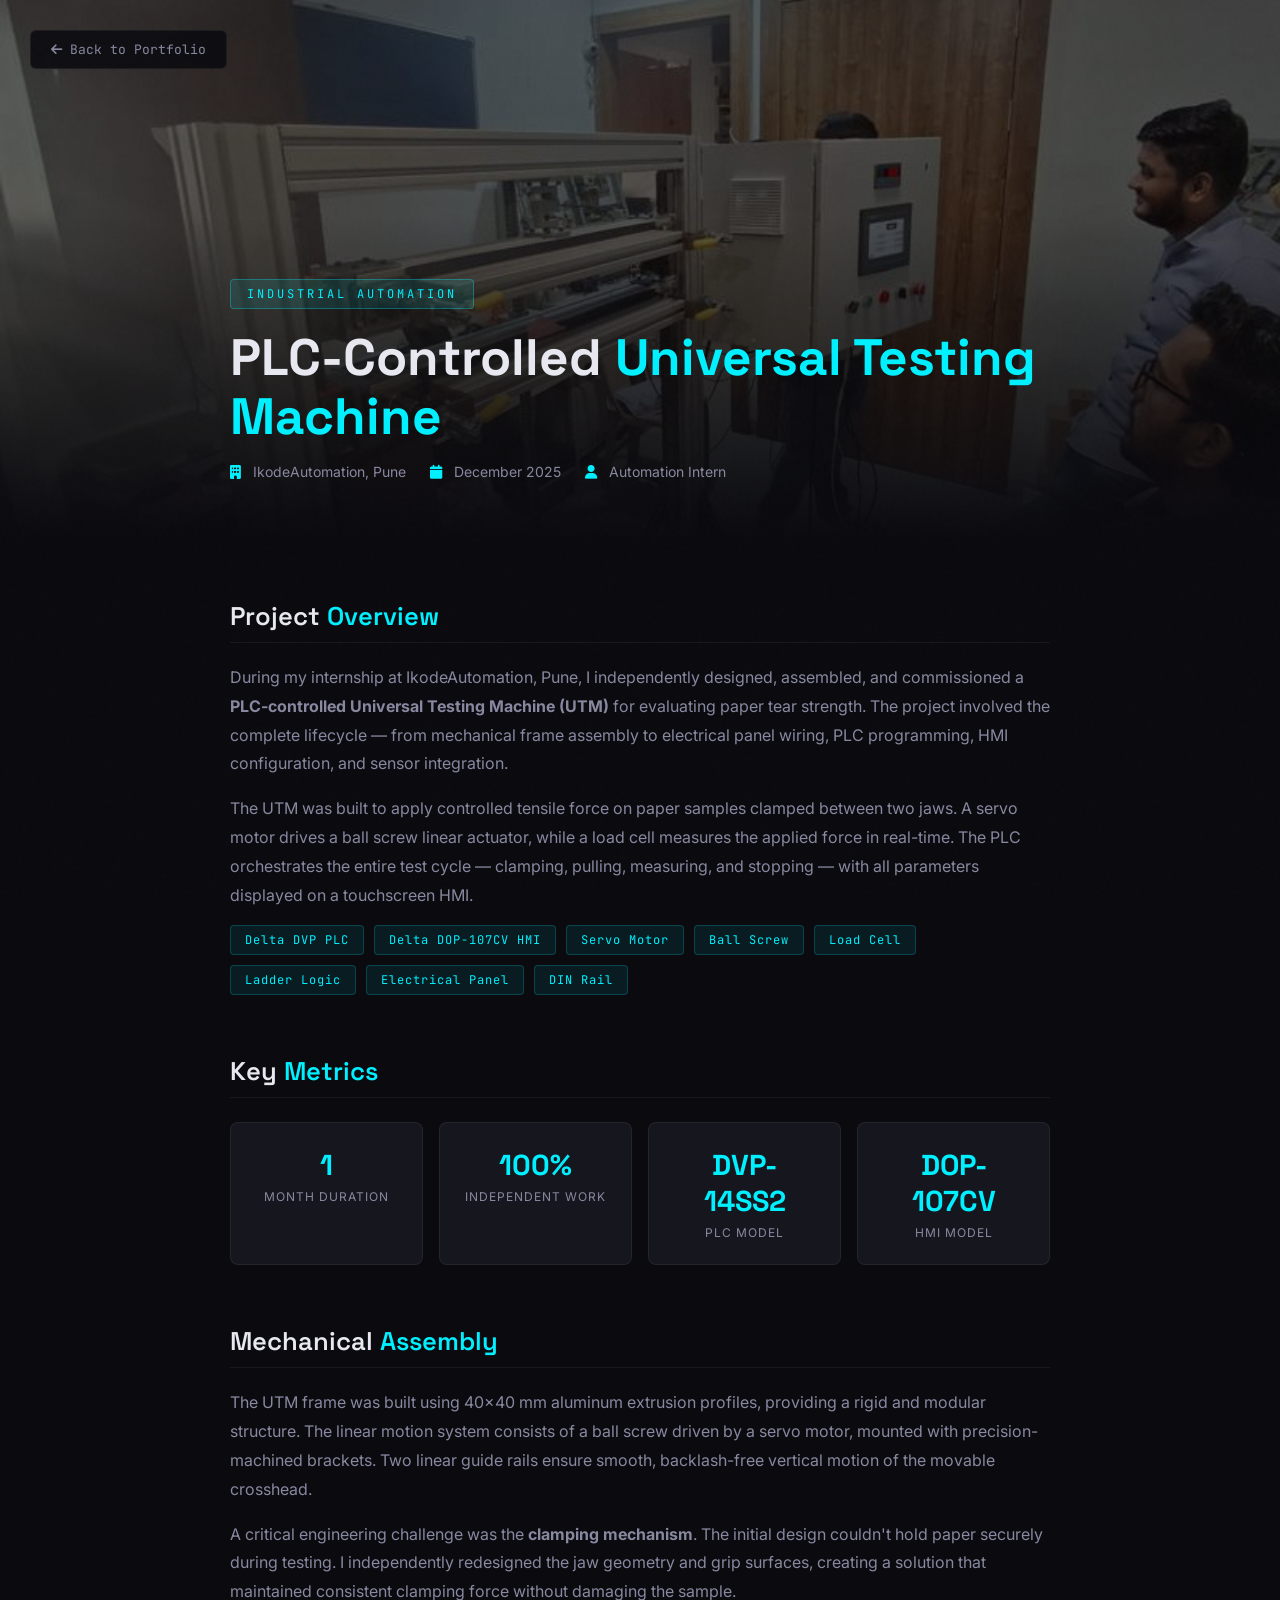
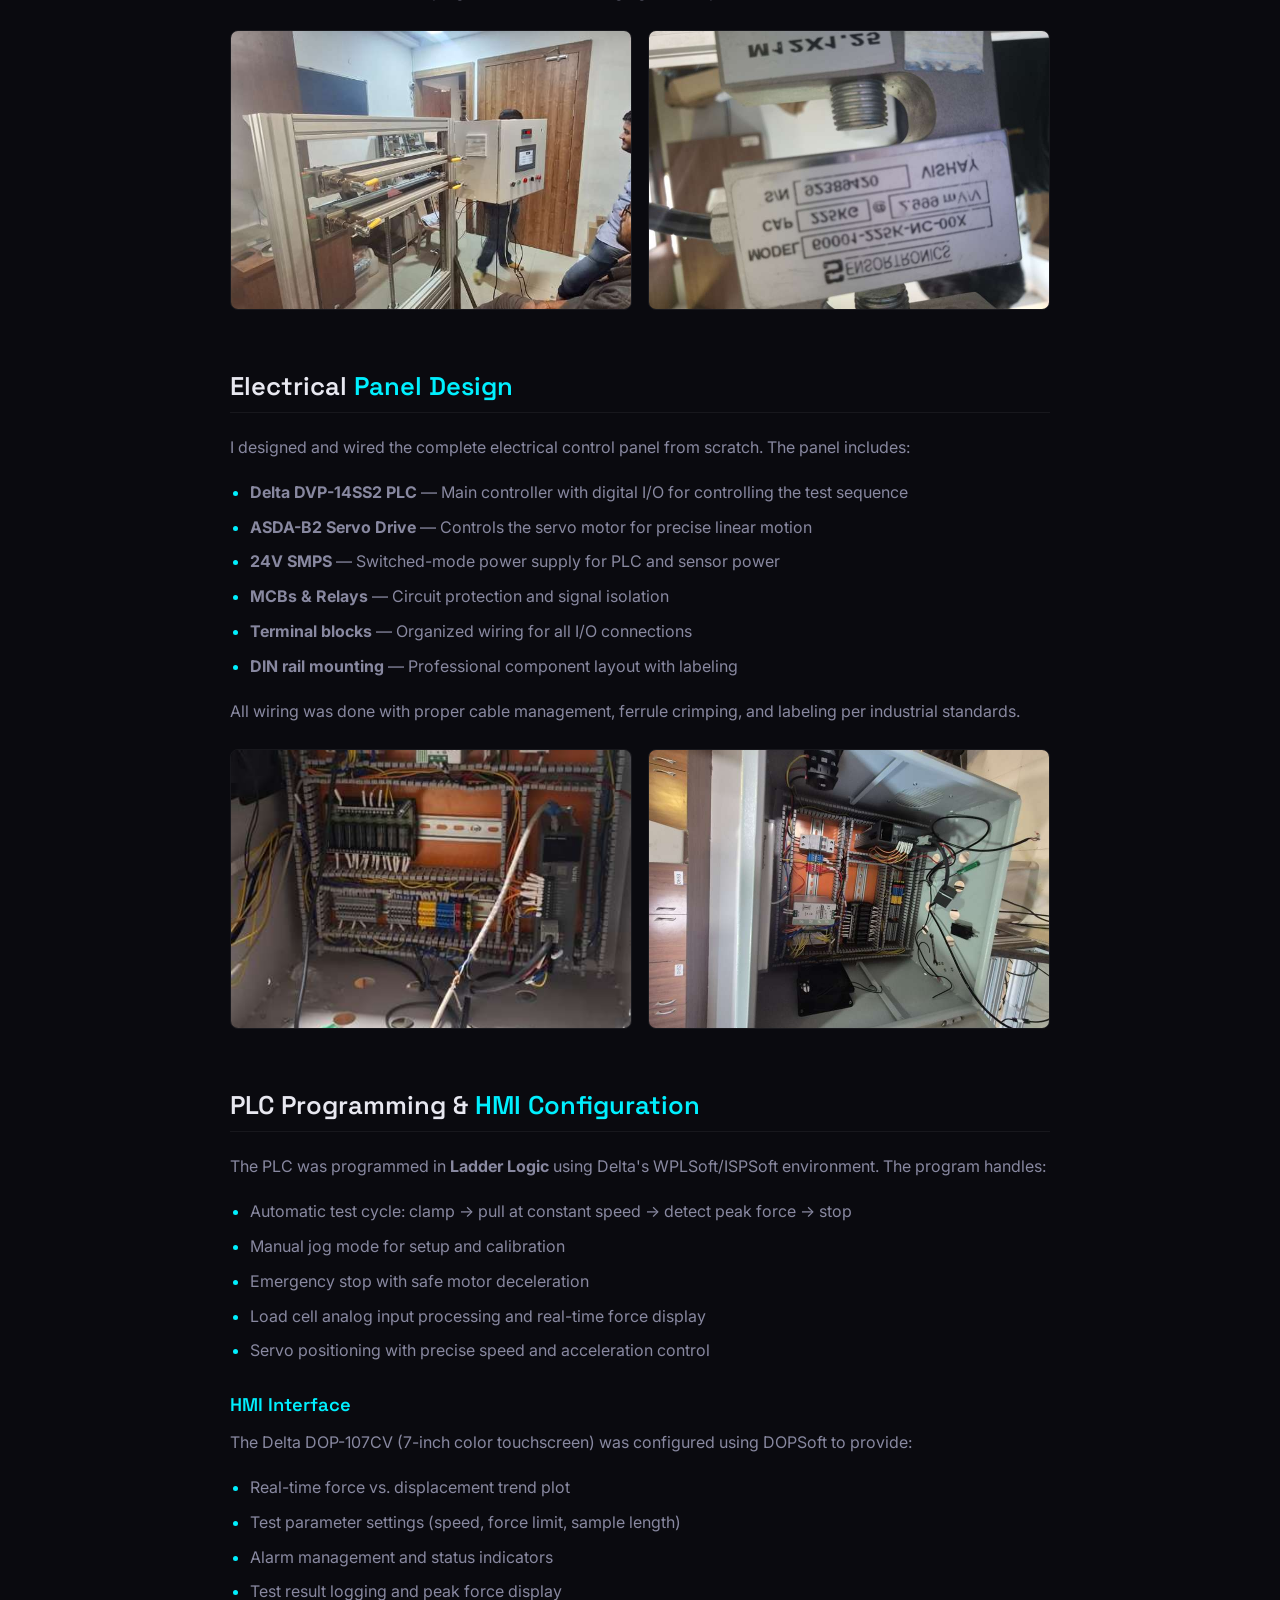
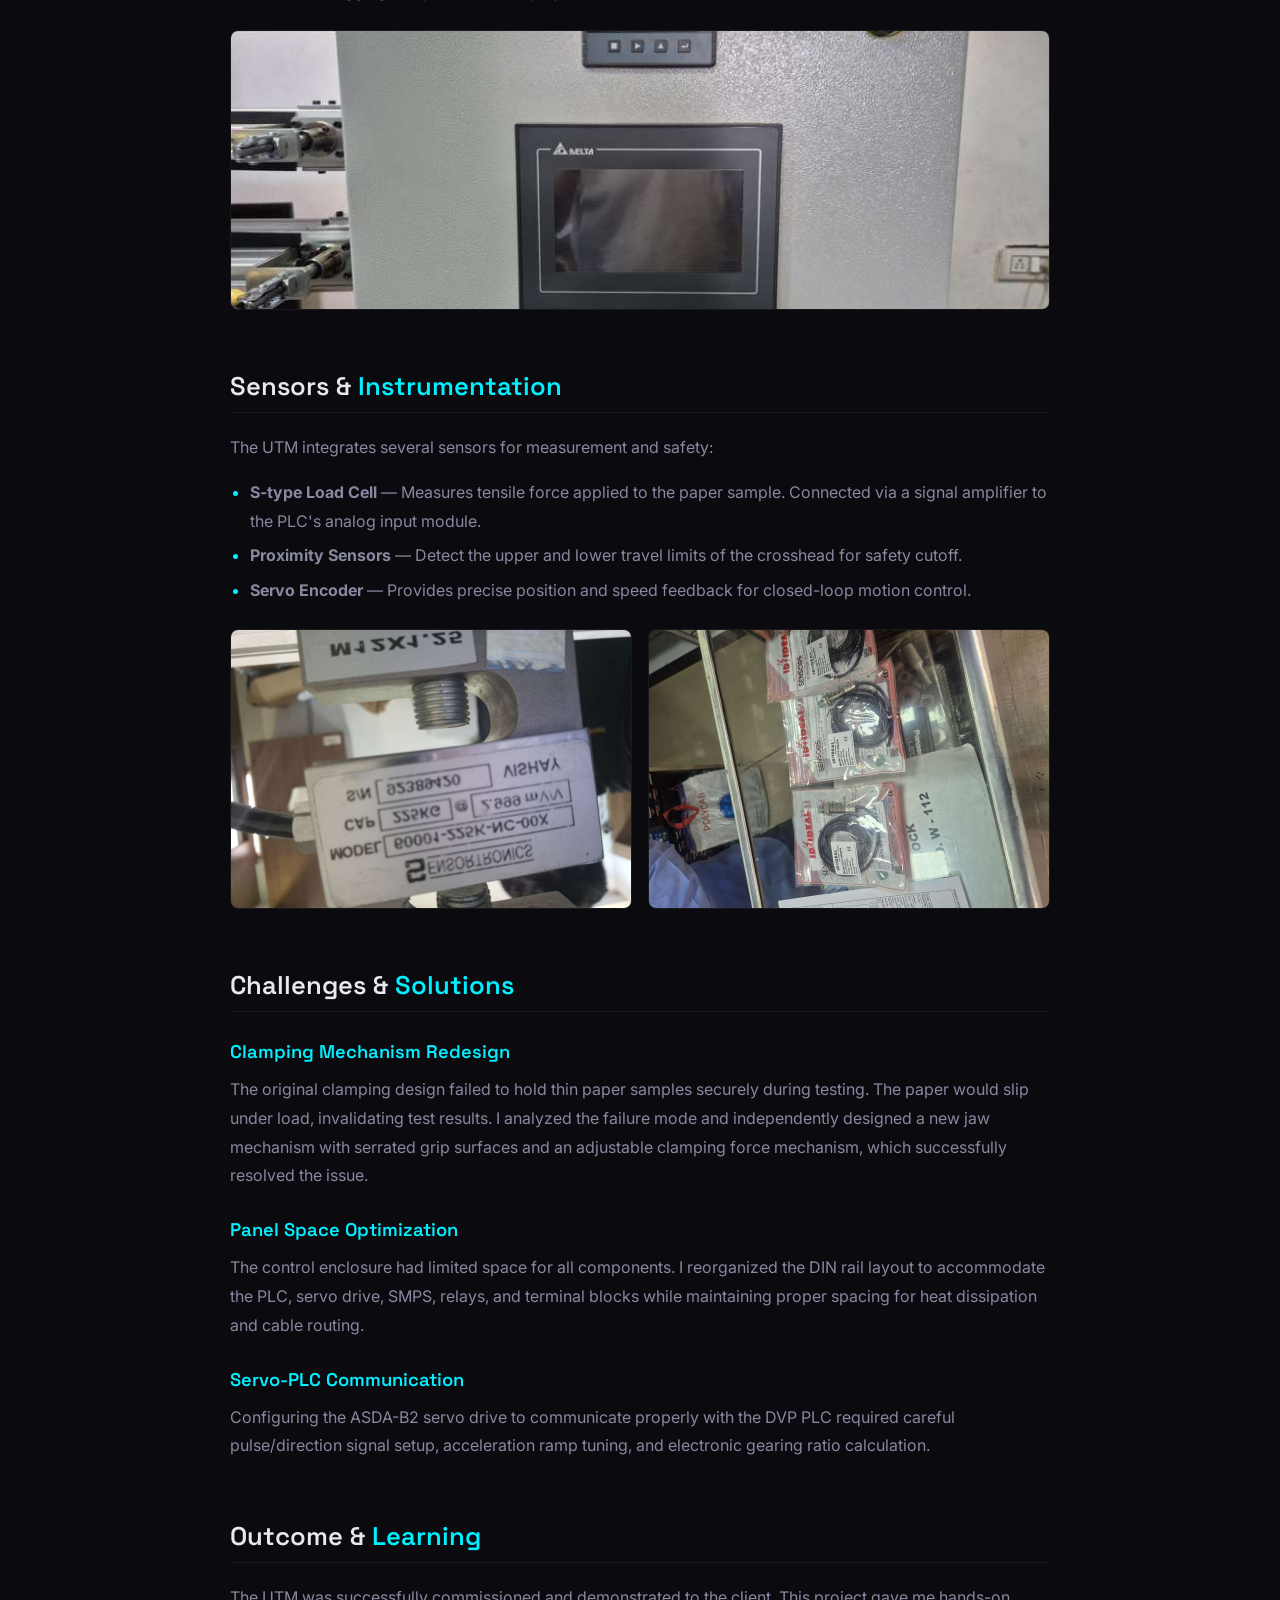
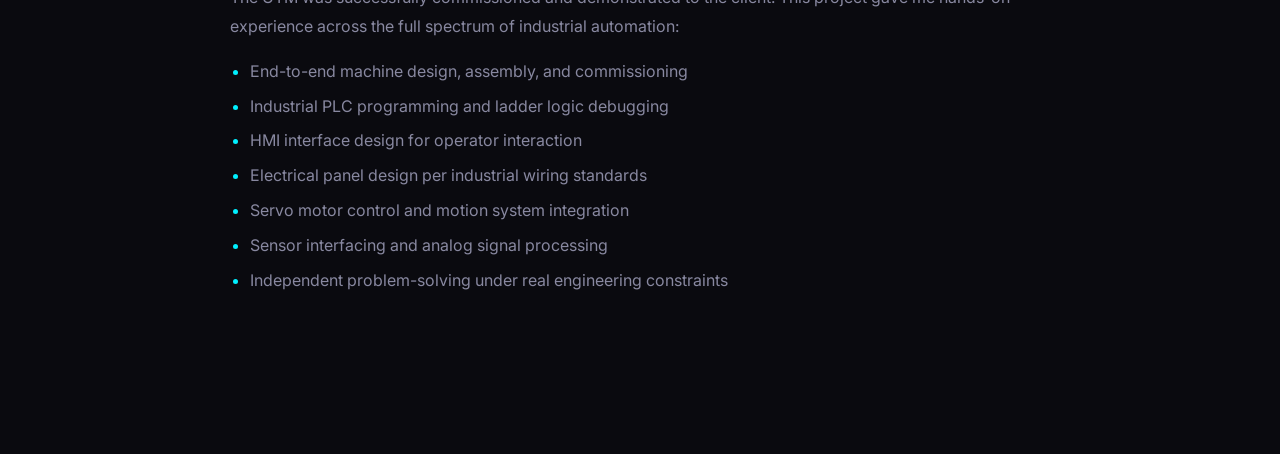
==== project-plc-utm.html @ a6c489e1 "Initial commit - Krish Bhardwaj Portfolio Website" ====
<!DOCTYPE html>
<html lang="en">
<head>
    <meta charset="UTF-8">
    <meta name="viewport" content="width=device-width, initial-scale=1.0">
    <title>PLC-Controlled UTM | Krish Bhardwaj</title>
    <link rel="stylesheet" href="styles.css">
    <link rel="stylesheet" href="project-page.css">
    <link rel="preconnect" href="https://fonts.googleapis.com">
    <link rel="preconnect" href="https://fonts.gstatic.com" crossorigin>
    <link href="https://fonts.googleapis.com/css2?family=Space+Grotesk:wght@300;400;500;600;700&family=JetBrains+Mono:wght@400;500;700&family=Inter:wght@300;400;500;600;700&display=swap" rel="stylesheet">
    <link rel="stylesheet" href="https://cdnjs.cloudflare.com/ajax/libs/font-awesome/6.5.1/css/all.min.css">
</head>
<body class="project-page">

    <a href="index.html#projects" class="back-btn"><i class="fas fa-arrow-left"></i> Back to Portfolio</a>

    <!-- Hero -->
    <div class="project-hero">
        <div class="project-hero-bg">
            <img src="assets/images/ikode_utm_full_machine.jpg" alt="PLC-Controlled UTM">
        </div>
        <div class="project-hero-content">
            <span class="project-hero-tag">Industrial Automation</span>
            <h1>PLC-Controlled <span class="accent">Universal Testing Machine</span></h1>
            <div class="project-hero-meta">
                <span><i class="fas fa-building"></i> IkodeAutomation, Pune</span>
                <span><i class="fas fa-calendar"></i> December 2025</span>
                <span><i class="fas fa-user"></i> Automation Intern</span>
            </div>
        </div>
    </div>

    <!-- Content -->
    <div class="project-content">

        <!-- Overview -->
        <div class="project-section">
            <h2>Project <span class="accent">Overview</span></h2>
            <p>
                During my internship at IkodeAutomation, Pune, I independently designed, assembled, and commissioned 
                a <strong>PLC-controlled Universal Testing Machine (UTM)</strong> for evaluating paper tear strength. 
                The project involved the complete lifecycle — from mechanical frame assembly to electrical panel wiring, 
                PLC programming, HMI configuration, and sensor integration.
            </p>
            <p>
                The UTM was built to apply controlled tensile force on paper samples clamped between two jaws. 
                A servo motor drives a ball screw linear actuator, while a load cell measures the applied force 
                in real-time. The PLC orchestrates the entire test cycle — clamping, pulling, measuring, and stopping — 
                with all parameters displayed on a touchscreen HMI.
            </p>

            <div class="project-tech-tags">
                <span>Delta DVP PLC</span>
                <span>Delta DOP-107CV HMI</span>
                <span>Servo Motor</span>
                <span>Ball Screw</span>
                <span>Load Cell</span>
                <span>Ladder Logic</span>
                <span>Electrical Panel</span>
                <span>DIN Rail</span>
            </div>
        </div>

        <!-- Key Metrics -->
        <div class="project-section">
            <h2>Key <span class="accent">Metrics</span></h2>
            <div class="project-metrics">
                <div class="metric-card">
                    <span class="metric-value">1</span>
                    <span class="metric-label">Month Duration</span>
                </div>
                <div class="metric-card">
                    <span class="metric-value">100%</span>
                    <span class="metric-label">Independent Work</span>
                </div>
                <div class="metric-card">
                    <span class="metric-value">DVP-14SS2</span>
                    <span class="metric-label">PLC Model</span>
                </div>
                <div class="metric-card">
                    <span class="metric-value">DOP-107CV</span>
                    <span class="metric-label">HMI Model</span>
                </div>
            </div>
        </div>

        <!-- Mechanical Assembly -->
        <div class="project-section">
            <h2>Mechanical <span class="accent">Assembly</span></h2>
            <p>
                The UTM frame was built using 40×40 mm aluminum extrusion profiles, providing a rigid and modular 
                structure. The linear motion system consists of a ball screw driven by a servo motor, mounted with 
                precision-machined brackets. Two linear guide rails ensure smooth, backlash-free vertical motion 
                of the movable crosshead.
            </p>
            <p>
                A critical engineering challenge was the <strong>clamping mechanism</strong>. The initial design 
                couldn't hold paper securely during testing. I independently redesigned the jaw geometry and grip 
                surfaces, creating a solution that maintained consistent clamping force without damaging the sample.
            </p>
            <div class="project-img-grid">
                <img src="assets/images/ikode_utm_full_machine.jpg" alt="Complete UTM assembly with frame, motor, and control panel">
                <img src="assets/images/ikode_load_cell.jpg" alt="S-type load cell for force measurement">
            </div>
        </div>

        <!-- Electrical Panel -->
        <div class="project-section">
            <h2>Electrical <span class="accent">Panel Design</span></h2>
            <p>
                I designed and wired the complete electrical control panel from scratch. The panel includes:
            </p>
            <ul>
                <li><strong>Delta DVP-14SS2 PLC</strong> — Main controller with digital I/O for controlling the test sequence</li>
                <li><strong>ASDA-B2 Servo Drive</strong> — Controls the servo motor for precise linear motion</li>
                <li><strong>24V SMPS</strong> — Switched-mode power supply for PLC and sensor power</li>
                <li><strong>MCBs &amp; Relays</strong> — Circuit protection and signal isolation</li>
                <li><strong>Terminal blocks</strong> — Organized wiring for all I/O connections</li>
                <li><strong>DIN rail mounting</strong> — Professional component layout with labeling</li>
            </ul>
            <p>
                All wiring was done with proper cable management, ferrule crimping, and labeling per industrial standards.
            </p>
            <div class="project-img-grid">
                <img src="assets/images/ikode_plc_panel_wired.jpg" alt="Wired PLC panel interior showing Delta DVP and servo drive">
                <img src="assets/images/ikode_panel_complete.jpg" alt="Completed electrical panel with MCBs and SMPS">
            </div>
        </div>

        <!-- PLC & HMI -->
        <div class="project-section">
            <h2>PLC Programming &amp; <span class="accent">HMI Configuration</span></h2>
            <p>
                The PLC was programmed in <strong>Ladder Logic</strong> using Delta's WPLSoft/ISPSoft environment. 
                The program handles:
            </p>
            <ul>
                <li>Automatic test cycle: clamp → pull at constant speed → detect peak force → stop</li>
                <li>Manual jog mode for setup and calibration</li>
                <li>Emergency stop with safe motor deceleration</li>
                <li>Load cell analog input processing and real-time force display</li>
                <li>Servo positioning with precise speed and acceleration control</li>
            </ul>

            <h3>HMI Interface</h3>
            <p>
                The Delta DOP-107CV (7-inch color touchscreen) was configured using DOPSoft to provide:
            </p>
            <ul>
                <li>Real-time force vs. displacement trend plot</li>
                <li>Test parameter settings (speed, force limit, sample length)</li>
                <li>Alarm management and status indicators</li>
                <li>Test result logging and peak force display</li>
            </ul>
            <div class="project-img-grid">
                <img src="assets/images/ikode_hmi_front.jpg" alt="Delta DOP-107CV HMI showing live data">
            </div>
        </div>

        <!-- Sensors -->
        <div class="project-section">
            <h2>Sensors &amp; <span class="accent">Instrumentation</span></h2>
            <p>
                The UTM integrates several sensors for measurement and safety:
            </p>
            <ul>
                <li><strong>S-type Load Cell</strong> — Measures tensile force applied to the paper sample. Connected via a signal amplifier to the PLC's analog input module.</li>
                <li><strong>Proximity Sensors</strong> — Detect the upper and lower travel limits of the crosshead for safety cutoff.</li>
                <li><strong>Servo Encoder</strong> — Provides precise position and speed feedback for closed-loop motion control.</li>
            </ul>
            <div class="project-img-grid">
                <img src="assets/images/ikode_load_cell.jpg" alt="S-type load cell close-up">
                <img src="assets/images/ikode_sensors.jpg" alt="Proximity and inductive sensors">
            </div>
        </div>

        <!-- Challenges -->
        <div class="project-section">
            <h2>Challenges &amp; <span class="accent">Solutions</span></h2>
            <h3>Clamping Mechanism Redesign</h3>
            <p>
                The original clamping design failed to hold thin paper samples securely during testing. 
                The paper would slip under load, invalidating test results. I analyzed the failure mode 
                and independently designed a new jaw mechanism with serrated grip surfaces and an adjustable 
                clamping force mechanism, which successfully resolved the issue.
            </p>
            <h3>Panel Space Optimization</h3>
            <p>
                The control enclosure had limited space for all components. I reorganized the DIN rail layout 
                to accommodate the PLC, servo drive, SMPS, relays, and terminal blocks while maintaining 
                proper spacing for heat dissipation and cable routing.
            </p>
            <h3>Servo-PLC Communication</h3>
            <p>
                Configuring the ASDA-B2 servo drive to communicate properly with the DVP PLC required careful 
                pulse/direction signal setup, acceleration ramp tuning, and electronic gearing ratio calculation.
            </p>
        </div>

        <!-- Outcome -->
        <div class="project-section">
            <h2>Outcome &amp; <span class="accent">Learning</span></h2>
            <p>
                The UTM was successfully commissioned and demonstrated to the client. This project gave me 
                hands-on experience across the full spectrum of industrial automation:
            </p>
            <ul>
                <li>End-to-end machine design, assembly, and commissioning</li>
                <li>Industrial PLC programming and ladder logic debugging</li>
                <li>HMI interface design for operator interaction</li>
                <li>Electrical panel design per industrial wiring standards</li>
                <li>Servo motor control and motion system integration</li>
                <li>Sensor interfacing and analog signal processing</li>
                <li>Independent problem-solving under real engineering constraints</li>
            </ul>
        </div>

    </div>
</body>
</html>
---- styles.css ----
/* ============================================================
   PORTFOLIO – CUTTING-EDGE CSS
   ============================================================ */

/* ---------- CSS Variables ---------- */
:root {
    --bg-primary: #0a0a0f;
    --bg-secondary: #12121a;
    --bg-card: #16161f;
    --bg-card-hover: #1c1c28;
    --text-primary: #e8e8f0;
    --text-secondary: #8888a0;
    --text-muted: #555570;
    --accent: #00f0ff;
    --accent-2: #7b61ff;
    --accent-3: #ff3d71;
    --accent-glow: rgba(0, 240, 255, 0.15);
    --accent-glow-strong: rgba(0, 240, 255, 0.4);
    --gradient-1: linear-gradient(135deg, #00f0ff 0%, #7b61ff 100%);
    --gradient-2: linear-gradient(135deg, #7b61ff 0%, #ff3d71 100%);
    --gradient-3: linear-gradient(135deg, #00f0ff 0%, #00ff87 100%);
    --border-color: rgba(255, 255, 255, 0.06);
    --border-glow: rgba(0, 240, 255, 0.2);
    --font-heading: 'Space Grotesk', sans-serif;
    --font-body: 'Inter', sans-serif;
    --font-mono: 'JetBrains Mono', monospace;
    --ease-out-expo: cubic-bezier(0.16, 1, 0.3, 1);
    --ease-out-back: cubic-bezier(0.34, 1.56, 0.64, 1);
    --nav-height: 80px;
}

/* ---------- Reset ---------- */
*, *::before, *::after { margin: 0; padding: 0; box-sizing: border-box; }
html { scroll-behavior: smooth; font-size: 16px; scrollbar-width: thin; scrollbar-color: var(--accent) var(--bg-secondary); }
html::-webkit-scrollbar { width: 6px; }
html::-webkit-scrollbar-track { background: var(--bg-secondary); }
html::-webkit-scrollbar-thumb { background: var(--accent); border-radius: 3px; }
body {
    font-family: var(--font-body);
    background: var(--bg-primary);
    color: var(--text-primary);
    overflow-x: hidden;
    -webkit-font-smoothing: antialiased;
}
a { text-decoration: none; color: inherit; }
button { cursor: pointer; border: none; background: none; font-family: inherit; }
img { max-width: 100%; display: block; }
::selection { background: var(--accent); color: var(--bg-primary); }

/* ---------- Custom Cursor (removed for performance) ---------- */

/* ---------- Loader ---------- */
.loader {
    position: fixed;
    inset: 0;
    background: var(--bg-primary);
    display: flex;
    align-items: center;
    justify-content: center;
    z-index: 100000;
    animation: forceHideLoader 0.6s ease 3s forwards;
}
.loader.hidden {
    opacity: 0 !important;
    visibility: hidden !important;
    pointer-events: none !important;
}
@keyframes forceHideLoader {
    0% { opacity: 1; }
    100% { opacity: 0; visibility: hidden; pointer-events: none; }
}
.loader-inner { text-align: center; }
.loader-circuit { margin-bottom: 30px; }
.circuit-svg { width: 120px; height: 120px; color: var(--accent); }
.circuit-path {
    stroke-dasharray: 300;
    stroke-dashoffset: 300;
    animation: drawCircuit 2s ease forwards;
}
@keyframes drawCircuit {
    to { stroke-dashoffset: 0; }
}
.loader-text {
    display: flex;
    justify-content: center;
    gap: 3px;
    margin-bottom: 20px;
    font-family: var(--font-mono);
    font-size: 14px;
    letter-spacing: 4px;
    color: var(--accent);
}
.loader-char {
    opacity: 0;
    animation: fadeChar 0.5s ease forwards;
}
.loader-char:nth-child(1) { animation-delay: 0.1s; }
.loader-char:nth-child(2) { animation-delay: 0.15s; }
.loader-char:nth-child(3) { animation-delay: 0.2s; }
.loader-char:nth-child(4) { animation-delay: 0.25s; }
.loader-char:nth-child(5) { animation-delay: 0.3s; }
.loader-char:nth-child(6) { animation-delay: 0.35s; }
.loader-char:nth-child(7) { animation-delay: 0.4s; }
.loader-char:nth-child(8) { animation-delay: 0.45s; }
.loader-char:nth-child(9) { animation-delay: 0.5s; }
.loader-char:nth-child(10) { animation-delay: 0.55s; }
.loader-char:nth-child(11) { animation-delay: 0.6s; }
.loader-char:nth-child(12) { animation-delay: 0.65s; }
@keyframes fadeChar {
    to { opacity: 1; }
}
.loader-bar {
    width: 200px;
    height: 2px;
    background: var(--bg-card);
    border-radius: 2px;
    overflow: hidden;
    margin: 0 auto;
}
.loader-bar-fill {
    height: 100%;
    width: 0;
    background: var(--gradient-1);
    border-radius: 2px;
    animation: loadBar 2s var(--ease-out-expo) forwards;
}
@keyframes loadBar {
    to { width: 100%; }
}

/* ---------- Scroll Progress ---------- */
.scroll-progress {
    position: fixed;
    top: 0; left: 0;
    height: 3px;
    background: var(--gradient-1);
    z-index: 10001;
    width: 0%;
    transition: width 0.05s linear;
}

/* ---------- Navigation ---------- */
.nav {
    position: fixed;
    top: 0; left: 0; right: 0;
    height: var(--nav-height);
    z-index: 10000;
    background: rgba(10, 10, 15, 0.95);
    backdrop-filter: blur(20px) saturate(180%);
    -webkit-backdrop-filter: blur(20px) saturate(180%);
    border-bottom: 1px solid var(--border-color);
    transition: background 0.4s ease, box-shadow 0.4s ease;
}
.nav.scrolled {
    background: rgba(10, 10, 15, 0.98);
    box-shadow: 0 4px 20px rgba(0, 0, 0, 0.4);
}
.nav-inner {
    max-width: 1200px;
    margin: 0 auto;
    padding: 0 30px;
    height: 100%;
    display: flex;
    align-items: center;
    justify-content: space-between;
}
.nav-logo {
    font-family: var(--font-mono);
    font-size: 20px;
    font-weight: 700;
    display: flex;
    align-items: center;
    gap: 2px;
}
.logo-bracket { color: var(--accent); }
.logo-text { color: var(--text-primary); }
.nav-links { display: flex; align-items: center; gap: 32px; }
.nav-link {
    font-family: var(--font-mono);
    font-size: 13px;
    text-transform: uppercase;
    letter-spacing: 2px;
    color: var(--text-secondary);
    position: relative;
    padding: 8px 0;
    transition: color 0.3s ease;
}
.nav-link::after {
    content: '';
    position: absolute;
    bottom: 0; left: 0;
    width: 0; height: 2px;
    background: var(--accent);
    transition: width 0.4s var(--ease-out-expo);
}
.nav-link:hover { color: var(--accent); }
.nav-link:hover::after { width: 100%; }
.nav-toggle {
    display: none;
    flex-direction: column;
    gap: 6px;
    padding: 10px;
}
.nav-toggle span {
    display: block;
    width: 28px;
    height: 2px;
    background: var(--text-primary);
    transition: all 0.3s ease;
}
.nav-toggle.active span:nth-child(1) { transform: rotate(45deg) translate(5px, 5px); }
.nav-toggle.active span:nth-child(2) { opacity: 0; }
.nav-toggle.active span:nth-child(3) { transform: rotate(-45deg) translate(6px, -6px); }

/* Mobile Menu */
.mobile-menu {
    position: fixed;
    inset: 0;
    background: rgba(10, 10, 15, 0.98);
    backdrop-filter: blur(30px);
    z-index: 9999;
    display: flex;
    align-items: center;
    justify-content: center;
    opacity: 0;
    visibility: hidden;
    transition: opacity 0.5s ease, visibility 0.5s ease;
}
.mobile-menu.active { opacity: 1; visibility: visible; }
.mobile-menu-inner { text-align: center; }
.mobile-link {
    display: block;
    font-family: var(--font-heading);
    font-size: clamp(32px, 6vw, 56px);
    font-weight: 700;
    color: var(--text-secondary);
    padding: 12px 0;
    transition: color 0.3s ease, transform 0.3s ease;
}
.mobile-link:hover { color: var(--accent); transform: translateX(20px); }

@media (max-width: 768px) {
    .nav-links { display: none; }
    .nav-toggle { display: flex; }
}

/* ---------- Container ---------- */
.container {
    max-width: 1200px;
    margin: 0 auto;
    padding: 0 30px;
}

/* ---------- Hero Section ---------- */
.hero {
    min-height: 100vh;
    display: flex;
    align-items: center;
    position: relative;
    overflow: hidden;
    padding: 120px 30px 80px;
}
.hero-canvas {
    position: absolute;
    inset: 0;
    z-index: 0;
}
.hero-grid-overlay {
    position: absolute;
    inset: 0;
    background-image:
        linear-gradient(rgba(0, 240, 255, 0.03) 1px, transparent 1px),
        linear-gradient(90deg, rgba(0, 240, 255, 0.03) 1px, transparent 1px);
    background-size: 60px 60px;
    z-index: 1;
    animation: gridShift 20s linear infinite;
}
@keyframes gridShift {
    0% { background-position: 0 0; }
    100% { background-position: 60px 60px; }
}
.hero-content {
    max-width: 800px;
    position: relative;
    z-index: 2;
    margin: 0 auto;
}
.hero-badge {
    display: inline-flex;
    align-items: center;
    gap: 10px;
    padding: 8px 18px;
    background: rgba(0, 240, 255, 0.06);
    border: 1px solid rgba(0, 240, 255, 0.15);
    border-radius: 50px;
    font-family: var(--font-mono);
    font-size: 12px;
    color: var(--accent);
    text-transform: uppercase;
    letter-spacing: 2px;
    margin-bottom: 30px;
}
.badge-dot {
    width: 8px; height: 8px;
    background: #00ff87;
    border-radius: 50%;
    animation: pulse-dot 2s ease infinite;
}
@keyframes pulse-dot {
    0%, 100% { box-shadow: 0 0 0 0 rgba(0, 255, 135, 0.4); }
    50% { box-shadow: 0 0 0 8px rgba(0, 255, 135, 0); }
}
.hero-title { margin-bottom: 24px; }
.title-line { overflow: hidden; }
.title-greeting {
    display: block;
    font-family: var(--font-mono);
    font-size: clamp(14px, 2vw, 18px);
    color: var(--accent);
    letter-spacing: 3px;
    text-transform: uppercase;
    margin-bottom: 8px;
}
.title-name {
    display: block;
    font-family: var(--font-heading);
    font-size: clamp(42px, 8vw, 80px);
    font-weight: 700;
    line-height: 1.05;
    background: var(--gradient-1);
    -webkit-background-clip: text;
    -webkit-text-fill-color: transparent;
    background-clip: text;
}
.title-role {
    display: block;
    font-family: var(--font-heading);
    font-size: clamp(28px, 5vw, 52px);
    font-weight: 600;
    line-height: 1.1;
    color: var(--text-primary);
}
.title-role-sub {
    display: block;
    font-family: var(--font-heading);
    font-size: clamp(28px, 5vw, 52px);
    font-weight: 600;
    line-height: 1.1;
    color: var(--text-secondary);
}

/* Glitch Effect */
.glitch { position: relative; }
.glitch::before, .glitch::after {
    content: attr(data-text);
    position: absolute;
    top: 0; left: 0;
    width: 100%; height: 100%;
    background: var(--bg-primary);
    -webkit-background-clip: text;
    background-clip: text;
}
.glitch::before {
    -webkit-text-fill-color: transparent;
    animation: glitch-1 3s infinite linear alternate-reverse;
    clip-path: polygon(0 0, 100% 0, 100% 33%, 0 33%);
    -webkit-text-stroke: 2px var(--accent);
}
.glitch::after {
    -webkit-text-fill-color: transparent;
    animation: glitch-2 3s infinite linear alternate-reverse;
    clip-path: polygon(0 67%, 100% 67%, 100% 100%, 0 100%);
    -webkit-text-stroke: 2px var(--accent-3);
}
@keyframes glitch-1 {
    0%, 93% { transform: translate(0); }
    94% { transform: translate(-3px, 1px); }
    95% { transform: translate(3px, -1px); }
    96% { transform: translate(-2px, 2px); }
    97% { transform: translate(2px, -2px); }
    98% { transform: translate(-1px, 1px); }
    100% { transform: translate(0); }
}
@keyframes glitch-2 {
    0%, 93% { transform: translate(0); }
    94% { transform: translate(3px, -1px); }
    95% { transform: translate(-3px, 1px); }
    96% { transform: translate(2px, -2px); }
    97% { transform: translate(-2px, 2px); }
    98% { transform: translate(1px, -1px); }
    100% { transform: translate(0); }
}

.hero-description {
    font-size: clamp(16px, 1.8vw, 18px);
    line-height: 1.8;
    color: var(--text-secondary);
    margin-bottom: 36px;
    max-width: 600px;
}
.highlight {
    color: var(--accent);
    font-weight: 500;
}
.hero-cta {
    display: flex;
    gap: 16px;
    flex-wrap: wrap;
    margin-bottom: 48px;
}

/* Buttons */
.btn {
    display: inline-flex;
    align-items: center;
    gap: 10px;
    padding: 14px 32px;
    font-family: var(--font-mono);
    font-size: 13px;
    font-weight: 500;
    text-transform: uppercase;
    letter-spacing: 2px;
    border-radius: 6px;
    position: relative;
    overflow: hidden;
    transition: all 0.4s var(--ease-out-expo);
}
.btn-primary {
    background: var(--gradient-1);
    color: var(--bg-primary);
}
.btn-primary::before {
    content: '';
    position: absolute;
    inset: 0;
    background: linear-gradient(135deg, rgba(255,255,255,0.2) 0%, transparent 50%);
    opacity: 0;
    transition: opacity 0.3s ease;
}
.btn-primary:hover::before { opacity: 1; }
.btn-primary:hover { transform: translateY(-2px); box-shadow: 0 8px 30px rgba(0, 240, 255, 0.3); }
.btn-outline {
    border: 1px solid var(--border-glow);
    color: var(--accent);
    background: transparent;
}
.btn-outline:hover {
    background: var(--accent-glow);
    border-color: var(--accent);
    transform: translateY(-2px);
}
.btn-icon { transition: transform 0.3s ease; }
.btn:hover .btn-icon { transform: translateX(4px); }
.btn-full { width: 100%; justify-content: center; }

/* Hero Stats */
.hero-stats {
    display: flex;
    align-items: center;
    gap: 24px;
}
.stat { text-align: center; }
.stat-number {
    display: block;
    font-family: var(--font-heading);
    font-size: 36px;
    font-weight: 700;
    color: var(--accent);
}
.stat-label {
    display: block;
    font-size: 12px;
    text-transform: uppercase;
    letter-spacing: 2px;
    color: var(--text-muted);
    margin-top: 4px;
}
.stat-divider {
    width: 1px; height: 40px;
    background: var(--border-color);
}

/* Hero Scroll Indicator */
.hero-scroll-indicator {
    position: absolute;
    bottom: 40px;
    left: 50%;
    transform: translateX(-50%);
    display: flex;
    flex-direction: column;
    align-items: center;
    gap: 10px;
    z-index: 2;
}
.hero-scroll-indicator span {
    font-family: var(--font-mono);
    font-size: 10px;
    text-transform: uppercase;
    letter-spacing: 3px;
    color: var(--text-muted);
}
.scroll-line {
    width: 1px; height: 60px;
    background: linear-gradient(to bottom, var(--accent), transparent);
    animation: scrollAnim 2s ease infinite;
}
@keyframes scrollAnim {
    0% { opacity: 0; transform: scaleY(0); transform-origin: top; }
    50% { opacity: 1; transform: scaleY(1); transform-origin: top; }
    51% { transform-origin: bottom; }
    100% { opacity: 0; transform: scaleY(0); transform-origin: bottom; }
}

/* Hero Floating Elements */
.hero-floating-elements {
    position: absolute;
    inset: 0;
    z-index: 1;
    pointer-events: none;
}
.float-element {
    position: absolute;
    font-size: 24px;
    color: rgba(0, 240, 255, 0.08);
    animation: floatElem 6s ease-in-out infinite;
}
.float-1 { top: 15%; right: 15%; animation-delay: 0s; }
.float-2 { top: 40%; right: 8%; animation-delay: 1s; }
.float-3 { bottom: 25%; right: 20%; animation-delay: 2s; }
.float-4 { top: 25%; right: 30%; animation-delay: 3s; }
@keyframes floatElem {
    0%, 100% { transform: translateY(0) rotate(0deg); }
    50% { transform: translateY(-20px) rotate(10deg); }
}

/* ---------- Sections ---------- */
.section {
    padding: 120px 0;
    position: relative;
}
.section-header {
    text-align: center;
    margin-bottom: 60px;
}
.section-tag {
    display: inline-block;
    font-family: var(--font-mono);
    font-size: 14px;
    color: var(--accent);
    opacity: 0.5;
    margin-bottom: 16px;
}
.section-tag-close {
    display: block;
    text-align: center;
    margin-top: 60px;
    opacity: 0.3;
}
.section-title {
    font-family: var(--font-heading);
    font-size: clamp(36px, 5vw, 56px);
    font-weight: 700;
    letter-spacing: -1px;
}
.title-highlight {
    background: var(--gradient-1);
    -webkit-background-clip: text;
    -webkit-text-fill-color: transparent;
    background-clip: text;
}
.section-line {
    width: 60px; height: 3px;
    background: var(--gradient-1);
    margin: 20px auto 0;
    border-radius: 3px;
}
.section-subtitle {
    font-size: 17px;
    color: var(--text-secondary);
    margin-top: 16px;
    max-width: 500px;
    margin-left: auto;
    margin-right: auto;
}

/* ---------- About Section ---------- */
.about-grid {
    display: grid;
    grid-template-columns: 1fr 1.3fr;
    gap: 60px;
    align-items: center;
}
.about-image {
    position: relative;
    aspect-ratio: 3/4;
    max-width: 380px;
    margin: 0 auto;
}
.image-placeholder {
    width: 100%; height: 100%;
    background: var(--bg-card);
    border: 2px dashed var(--border-color);
    border-radius: 12px;
    display: flex;
    flex-direction: column;
    align-items: center;
    justify-content: center;
    gap: 12px;
    color: var(--text-muted);
    font-size: 14px;
}
.image-placeholder i { font-size: 48px; color: var(--accent); opacity: 0.3; }
.image-border {
    position: absolute;
    inset: -12px;
    border: 2px solid var(--accent);
    border-radius: 16px;
    opacity: 0.15;
    animation: borderPulse 3s ease infinite;
}
@keyframes borderPulse {
    0%, 100% { opacity: 0.15; }
    50% { opacity: 0.3; }
}
.image-dots {
    position: absolute;
    bottom: -20px; right: -20px;
    width: 100px; height: 100px;
    background-image: radial-gradient(var(--accent) 1px, transparent 1px);
    background-size: 10px 10px;
    opacity: 0.15;
}
.about-subtitle {
    font-family: var(--font-heading);
    font-size: clamp(22px, 3vw, 30px);
    font-weight: 600;
    margin-bottom: 20px;
    line-height: 1.3;
}
.typed-text {
    color: var(--accent);
    font-family: var(--font-mono);
}
.typed-cursor {
    color: var(--accent);
    animation: blink 0.8s step-end infinite;
}
@keyframes blink {
    50% { opacity: 0; }
}
.about-text {
    font-size: 16px;
    line-height: 1.8;
    color: var(--text-secondary);
    margin-bottom: 16px;
}
.about-details {
    display: grid;
    grid-template-columns: 1fr 1fr;
    gap: 16px;
    margin: 28px 0;
    padding: 24px;
    background: var(--bg-card);
    border: 1px solid var(--border-color);
    border-radius: 12px;
}
.detail-item {
    display: flex;
    flex-direction: column;
    gap: 4px;
}
.detail-label {
    font-family: var(--font-mono);
    font-size: 11px;
    text-transform: uppercase;
    letter-spacing: 2px;
    color: var(--accent);
}
.detail-value {
    font-size: 14px;
    color: var(--text-primary);
}
@media (max-width: 768px) {
    .about-grid { grid-template-columns: 1fr; }
    .about-details { grid-template-columns: 1fr; }
}

/* ---------- Skills Section ---------- */
.skills-tabs {
    display: flex;
    justify-content: center;
    gap: 12px;
    margin-bottom: 40px;
    flex-wrap: wrap;
}
.skill-tab {
    padding: 12px 24px;
    font-family: var(--font-mono);
    font-size: 13px;
    color: var(--text-secondary);
    border: 1px solid var(--border-color);
    border-radius: 50px;
    transition: all 0.3s ease;
    display: flex;
    align-items: center;
    gap: 8px;
}
.skill-tab:hover { border-color: var(--accent); color: var(--accent); }
.skill-tab.active {
    background: var(--accent-glow);
    border-color: var(--accent);
    color: var(--accent);
    box-shadow: 0 0 20px rgba(0, 240, 255, 0.15);
}
.skills-panel { display: none; }
.skills-panel.active { display: block; animation: fadeInPanel 0.5s ease; }
@keyframes fadeInPanel {
    from { opacity: 0; transform: translateY(20px); }
    to { opacity: 1; transform: translateY(0); }
}
.skills-grid {
    display: grid;
    grid-template-columns: repeat(auto-fill, minmax(320px, 1fr));
    gap: 20px;
}
.skill-card {
    background: var(--bg-card);
    border: 1px solid var(--border-color);
    border-radius: 16px;
    padding: 28px;
    position: relative;
    overflow: hidden;
    transition: all 0.4s var(--ease-out-expo);
}
.skill-card:hover {
    border-color: var(--border-glow);
    transform: translateY(-4px);
    box-shadow: 0 20px 40px rgba(0, 0, 0, 0.3);
}
.skill-card-glow {
    position: absolute;
    top: 0; left: 0;
    width: 100%; height: 100%;
    background: radial-gradient(circle at var(--mouse-x, 50%) var(--mouse-y, 50%), var(--accent-glow) 0%, transparent 60%);
    opacity: 0;
    transition: opacity 0.3s ease;
    pointer-events: none;
}
.skill-card:hover .skill-card-glow { opacity: 1; }
.skill-icon {
    width: 48px; height: 48px;
    background: var(--accent-glow);
    border-radius: 12px;
    display: flex;
    align-items: center;
    justify-content: center;
    font-size: 20px;
    color: var(--accent);
    margin-bottom: 16px;
}
.skill-card h3 {
    font-family: var(--font-heading);
    font-size: 18px;
    font-weight: 600;
    margin-bottom: 8px;
}
.skill-card p {
    font-size: 13px;
    color: var(--text-muted);
    line-height: 1.5;
    margin-bottom: 16px;
}
.skill-bar {
    width: 100%; height: 4px;
    background: var(--bg-primary);
    border-radius: 4px;
    overflow: hidden;
    margin-bottom: 8px;
}
.skill-fill {
    height: 100%; width: 0;
    background: var(--gradient-1);
    border-radius: 4px;
    transition: width 1.5s var(--ease-out-expo);
}
.skill-fill.animated { width: var(--target-width); }
.skill-percent {
    font-family: var(--font-mono);
    font-size: 12px;
    color: var(--accent);
}

/* Tech Marquee */
.tech-marquee {
    margin-top: 48px;
    overflow: hidden;
    padding: 24px 0;
    border-top: 1px solid var(--border-color);
    border-bottom: 1px solid var(--border-color);
}
.marquee-track { display: flex; width: fit-content; }
.marquee-content {
    display: flex;
    gap: 40px;
    animation: marquee 25s linear infinite;
}
.marquee-item {
    font-family: var(--font-mono);
    font-size: 14px;
    color: var(--text-muted);
    white-space: nowrap;
    transition: color 0.3s ease;
}
.marquee-item:hover { color: var(--accent); }
@keyframes marquee {
    0% { transform: translateX(0); }
    100% { transform: translateX(-50%); }
}

/* ---------- Experience / Timeline ---------- */
.timeline {
    position: relative;
    max-width: 800px;
    margin: 0 auto;
    padding-left: 40px;
}
.timeline::before {
    content: '';
    position: absolute;
    left: 14px; top: 0;
    width: 2px; height: 100%;
    background: linear-gradient(to bottom, var(--accent), var(--accent-2), transparent);
}
.timeline-item {
    position: relative;
    margin-bottom: 48px;
}
.timeline-dot {
    position: absolute;
    left: -33px; top: 6px;
    width: 16px; height: 16px;
    background: var(--bg-primary);
    border: 2px solid var(--accent);
    border-radius: 50%;
    z-index: 1;
}
.dot-pulse {
    position: absolute;
    inset: -4px;
    border: 2px solid var(--accent);
    border-radius: 50%;
    opacity: 0;
    animation: dotPulse 2s ease infinite;
}
@keyframes dotPulse {
    0% { transform: scale(1); opacity: 0.5; }
    100% { transform: scale(2); opacity: 0; }
}
.timeline-content {
    background: var(--bg-card);
    border: 1px solid var(--border-color);
    border-radius: 16px;
    padding: 28px;
    transition: all 0.4s ease;
}
.timeline-content:hover {
    border-color: var(--border-glow);
    box-shadow: 0 10px 30px rgba(0, 0, 0, 0.3);
}
.timeline-date {
    font-family: var(--font-mono);
    font-size: 12px;
    color: var(--accent);
    margin-bottom: 12px;
    display: flex;
    align-items: center;
    gap: 8px;
}
.timeline-title {
    font-family: var(--font-heading);
    font-size: 22px;
    font-weight: 600;
    margin-bottom: 8px;
}
.timeline-company {
    font-size: 14px;
    color: var(--text-muted);
    margin-bottom: 16px;
    display: flex;
    align-items: center;
    gap: 8px;
}
.timeline-desc {
    font-size: 14px;
    line-height: 1.7;
    color: var(--text-secondary);
    margin-bottom: 16px;
}
.timeline-tags {
    display: flex;
    flex-wrap: wrap;
    gap: 8px;
    margin-bottom: 16px;
}
.tag {
    padding: 4px 12px;
    font-family: var(--font-mono);
    font-size: 11px;
    color: var(--accent);
    border: 1px solid rgba(0, 240, 255, 0.2);
    border-radius: 50px;
    background: rgba(0, 240, 255, 0.05);
}
.report-link {
    display: inline-flex;
    align-items: center;
    gap: 8px;
    font-family: var(--font-mono);
    font-size: 12px;
    color: var(--accent-2);
    padding: 8px 16px;
    border: 1px solid rgba(123, 97, 255, 0.2);
    border-radius: 8px;
    transition: all 0.3s ease;
}
.report-link:hover {
    background: rgba(123, 97, 255, 0.1);
    border-color: var(--accent-2);
}

/* ---------- Projects Section ---------- */
.project-filters {
    display: flex;
    justify-content: center;
    gap: 12px;
    margin-bottom: 40px;
    flex-wrap: wrap;
}
.filter-btn {
    padding: 10px 22px;
    font-family: var(--font-mono);
    font-size: 12px;
    text-transform: uppercase;
    letter-spacing: 1px;
    color: var(--text-secondary);
    border: 1px solid var(--border-color);
    border-radius: 6px;
    transition: all 0.3s ease;
}
.filter-btn:hover { border-color: var(--accent); color: var(--accent); }
.filter-btn.active {
    background: var(--accent);
    border-color: var(--accent);
    color: var(--bg-primary);
}
.projects-grid {
    display: grid;
    grid-template-columns: repeat(auto-fill, minmax(340px, 1fr));
    gap: 24px;
}
.project-card {
    background: var(--bg-card);
    border: 1px solid var(--border-color);
    border-radius: 16px;
    overflow: hidden;
    transition: all 0.5s var(--ease-out-expo);
}
.project-card.hidden {
    opacity: 0;
    transform: scale(0.8);
    position: absolute;
    pointer-events: none;
}
.project-card:hover {
    transform: translateY(-8px);
    border-color: var(--border-glow);
    box-shadow: 0 20px 60px rgba(0, 0, 0, 0.4);
}
.project-image {
    position: relative;
    aspect-ratio: 16/10;
    overflow: hidden;
}
.project-placeholder {
    border-radius: 0;
    border: none;
    aspect-ratio: auto;
}
.project-overlay {
    position: absolute;
    inset: 0;
    background: rgba(10, 10, 15, 0.85);
    display: flex;
    align-items: center;
    justify-content: center;
    opacity: 0;
    transition: opacity 0.4s ease;
}
.project-card:hover .project-overlay { opacity: 1; }
.project-links { display: flex; gap: 16px; }
.project-link {
    width: 50px; height: 50px;
    border: 1px solid var(--accent);
    border-radius: 50%;
    display: flex;
    align-items: center;
    justify-content: center;
    color: var(--accent);
    font-size: 18px;
    transition: all 0.3s ease;
    transform: translateY(20px);
}
.project-card:hover .project-link { transform: translateY(0); }
.project-link:hover {
    background: var(--accent);
    color: var(--bg-primary);
}
.project-info { padding: 24px; }
.project-title {
    font-family: var(--font-heading);
    font-size: 20px;
    font-weight: 600;
    margin-bottom: 10px;
}
.project-desc {
    font-size: 14px;
    line-height: 1.6;
    color: var(--text-secondary);
    margin-bottom: 16px;
}
.project-tags {
    display: flex;
    flex-wrap: wrap;
    gap: 8px;
}
.project-tags span {
    padding: 4px 10px;
    font-family: var(--font-mono);
    font-size: 11px;
    color: var(--accent);
    background: rgba(0, 240, 255, 0.05);
    border: 1px solid rgba(0, 240, 255, 0.12);
    border-radius: 4px;
}

/* ---------- Contact Section ---------- */
.contact-grid {
    display: grid;
    grid-template-columns: 1fr 1.2fr;
    gap: 48px;
    align-items: start;
}
.contact-card {
    background: var(--bg-card);
    border: 1px solid var(--border-color);
    border-radius: 16px;
    padding: 32px;
    margin-bottom: 24px;
}
.contact-item {
    display: flex;
    align-items: center;
    gap: 16px;
    padding: 16px 0;
}
.contact-item + .contact-item { border-top: 1px solid var(--border-color); }
.contact-icon {
    width: 48px; height: 48px;
    background: var(--accent-glow);
    border-radius: 12px;
    display: flex;
    align-items: center;
    justify-content: center;
    font-size: 18px;
    color: var(--accent);
    flex-shrink: 0;
}
.contact-item h4 {
    font-size: 12px;
    text-transform: uppercase;
    letter-spacing: 2px;
    color: var(--text-muted);
    margin-bottom: 4px;
    font-family: var(--font-mono);
}
.contact-item a, .contact-item span {
    font-size: 15px;
    color: var(--text-primary);
    transition: color 0.3s ease;
}
.contact-item a:hover { color: var(--accent); }
.contact-socials {
    display: flex;
    gap: 12px;
}
.social-link {
    width: 48px; height: 48px;
    border: 1px solid var(--border-color);
    border-radius: 12px;
    display: flex;
    align-items: center;
    justify-content: center;
    font-size: 18px;
    color: var(--text-secondary);
    transition: all 0.3s ease;
}
.social-link:hover {
    border-color: var(--accent);
    color: var(--accent);
    background: var(--accent-glow);
    transform: translateY(-4px);
}

/* Contact Form */
.contact-form {
    background: var(--bg-card);
    border: 1px solid var(--border-color);
    border-radius: 16px;
    padding: 36px;
}
.form-group {
    position: relative;
    margin-bottom: 28px;
}
.form-group input, .form-group textarea {
    width: 100%;
    background: transparent;
    border: none;
    border-bottom: 1px solid var(--border-color);
    padding: 14px 0 10px;
    font-size: 15px;
    color: var(--text-primary);
    font-family: var(--font-body);
    outline: none;
    transition: border-color 0.3s ease;
    resize: none;
}
.form-group label {
    position: absolute;
    top: 14px; left: 0;
    font-size: 14px;
    color: var(--text-muted);
    pointer-events: none;
    transition: all 0.3s var(--ease-out-expo);
    font-family: var(--font-mono);
}
.form-group input:focus ~ label,
.form-group input:valid ~ label,
.form-group textarea:focus ~ label,
.form-group textarea:valid ~ label {
    top: -10px;
    font-size: 11px;
    color: var(--accent);
    letter-spacing: 2px;
    text-transform: uppercase;
}
.form-line {
    position: absolute;
    bottom: 0; left: 0;
    width: 0; height: 2px;
    background: var(--gradient-1);
    transition: width 0.4s var(--ease-out-expo);
}
.form-group input:focus ~ .form-line,
.form-group textarea:focus ~ .form-line { width: 100%; }

@media (max-width: 768px) {
    .contact-grid { grid-template-columns: 1fr; }
}

/* ---------- Footer ---------- */
.footer {
    padding: 40px 0;
    border-top: 1px solid var(--border-color);
}
.footer-content {
    display: flex;
    justify-content: space-between;
    align-items: center;
    flex-wrap: wrap;
    gap: 20px;
}
.footer-logo {
    font-family: var(--font-mono);
    font-size: 20px;
    font-weight: 700;
    color: var(--accent);
    display: block;
    margin-bottom: 8px;
}
.footer-left p, .footer-right p {
    font-size: 14px;
    color: var(--text-muted);
}
.footer-built { margin-top: 4px; }
.heart { color: var(--accent-3); }
.coffee { color: var(--accent); }
.footer-right { text-align: right; }
@media (max-width: 600px) {
    .footer-content { flex-direction: column; text-align: center; }
    .footer-right { text-align: center; }
}

/* ---------- Back to Top ---------- */
.back-to-top {
    position: fixed;
    bottom: 30px; right: 30px;
    width: 48px; height: 48px;
    background: var(--bg-card);
    border: 1px solid var(--border-color);
    border-radius: 12px;
    display: flex;
    align-items: center;
    justify-content: center;
    color: var(--accent);
    font-size: 16px;
    z-index: 9998;
    opacity: 0;
    visibility: hidden;
    transform: translateY(20px);
    transition: all 0.4s var(--ease-out-expo);
}
.back-to-top.visible {
    opacity: 1;
    visibility: visible;
    transform: translateY(0);
}
.back-to-top:hover {
    background: var(--accent);
    color: var(--bg-primary);
    transform: translateY(-4px);
}

/* ---------- Animation Classes ---------- */
.reveal-up, .reveal-left, .reveal-right {
    opacity: 0;
    transition: opacity 0.8s var(--ease-out-expo), transform 0.8s var(--ease-out-expo);
}
.reveal-up { transform: translateY(40px); }
.reveal-left { transform: translateX(-40px); }
.reveal-right { transform: translateX(40px); }
.reveal-up.revealed, .reveal-left.revealed, .reveal-right.revealed {
    opacity: 1;
    transform: translate(0);
}

/* ---------- Noise Texture Overlay (subtle) ---------- */
body::after {
    content: '';
    position: fixed;
    inset: 0;
    pointer-events: none;
    z-index: 99997;
    opacity: 0.015;
    background: url("data:image/svg+xml,%3Csvg viewBox='0 0 256 256' xmlns='http://www.w3.org/2000/svg'%3E%3Cfilter id='n' x='0' y='0'%3E%3CfeTurbulence type='fractalNoise' baseFrequency='0.9' numOctaves='4' stitchTiles='stitch'/%3E%3C/filter%3E%3Crect width='100%25' height='100%25' filter='url(%23n)'/%3E%3C/svg%3E");
}

/* ---------- Responsive Fine-tuning ---------- */
@media (max-width: 480px) {
    .hero { padding: 100px 20px 60px; }
    .hero-stats { flex-direction: column; gap: 16px; }
    .stat-divider { width: 40px; height: 1px; }
    .skills-grid { grid-template-columns: 1fr; }
    .projects-grid { grid-template-columns: 1fr; }
    .section { padding: 80px 0; }
    .container { padding: 0 20px; }
}

/* =============================================================
   NEW ADDITIONS FROM SITE A MERGE
   ============================================================= */

/* ---------- Hero: Two-Column Layout ---------- */
.hero-two-col {
    position: relative;
    z-index: 2;
    max-width: 1200px;
    margin: 0 auto;
    padding: 0 30px;
    width: 100%;
    display: grid;
    grid-template-columns: 1fr 1fr;
    gap: 60px;
    align-items: center;
}
@media (max-width: 900px) {
    .hero-two-col {
        grid-template-columns: 1fr;
        gap: 48px;
    }
    .hero-visual { display: flex; justify-content: center; }
}

/* ---------- Hero: Role Typewriter Line ---------- */
.hero-role-line {
    display: block;
    font-family: var(--font-heading);
    font-size: clamp(22px, 3.5vw, 42px);
    font-weight: 600;
    line-height: 1.1;
    color: var(--accent);
}

/* ---------- Hero: Social Links ---------- */
.hero-socials {
    display: flex;
    align-items: center;
    gap: 14px;
    margin-top: 28px;
}
.socials-label {
    font-family: var(--font-mono);
    font-size: 10px;
    text-transform: uppercase;
    letter-spacing: 3px;
    color: var(--text-muted);
    white-space: nowrap;
}
.socials-line {
    display: block;
    width: 30px;
    height: 1px;
    background: var(--border-glow);
}
.hero-social-btn {
    width: 38px; height: 38px;
    border: 1px solid var(--border-color);
    border-radius: 10px;
    display: flex;
    align-items: center;
    justify-content: center;
    font-size: 15px;
    color: var(--text-secondary);
    transition: all 0.3s ease;
}
.hero-social-btn:hover {
    border-color: var(--accent);
    color: var(--accent);
    background: var(--accent-glow);
    transform: translateY(-3px);
}

/* ---------- Profile Orbital Visual (from Site A) ---------- */
.hero-visual {
    display: flex;
    justify-content: center;
    align-items: center;
}
.profile-orb {
    position: relative;
    width: 340px;
    height: 340px;
}
.orb-ring {
    position: absolute;
    border-radius: 50%;
    pointer-events: none;
}
.ring-outer {
    inset: 0;
    border: 1px dashed rgba(0, 240, 255, 0.18);
    animation: rotate-cw 22s linear infinite;
}
.ring-mid {
    inset: 28px;
    border: 1px solid rgba(0, 240, 255, 0.10);
    animation: rotate-ccw 16s linear infinite;
}
.ring-pulse {
    inset: 56px;
    border: 1px solid rgba(0, 240, 255, 0.08);
    animation: pulse-ring 3s ease-in-out infinite;
}
@keyframes rotate-cw  { from { transform: rotate(0deg);   } to { transform: rotate(360deg);  } }
@keyframes rotate-ccw { from { transform: rotate(0deg);   } to { transform: rotate(-360deg); } }
@keyframes pulse-ring {
    0%, 100% { opacity: 0.3; transform: scale(1);    }
    50%       { opacity: 0.7; transform: scale(1.03); }
}

/* Orbiting dots */
.orb-dot {
    position: absolute;
    top: 50%; left: 50%;
    width: 8px; height: 8px;
    background: var(--accent);
    border-radius: 50%;
    margin-top: -4px;
    margin-left: -4px;
    box-shadow: 0 0 8px var(--accent);
    animation: orbit-dot 20s linear infinite;
}
@keyframes orbit-dot {
    from { transform: rotate(0deg) translateY(-170px) rotate(0deg); }
    to   { transform: rotate(360deg) translateY(-170px) rotate(-360deg); }
}

/* Hexagonal image frame */
.orb-hex {
    position: absolute;
    inset: 80px;
    clip-path: polygon(50% 0%, 100% 25%, 100% 75%, 50% 100%, 0% 75%, 0% 25%);
    background: var(--bg-secondary);
    border: 1px solid rgba(0, 240, 255, 0.25);
    overflow: hidden;
}
.orb-hex-inner {
    width: 100%; height: 100%;
    display: flex;
    flex-direction: column;
    align-items: center;
    justify-content: center;
    gap: 8px;
    background: var(--bg-card);
    color: var(--text-muted);
}
.orb-hex-inner i { font-size: 36px; color: var(--accent); opacity: 0.3; }
.orb-hex-inner span { font-family: var(--font-mono); font-size: 10px; text-transform: uppercase; letter-spacing: 2px; }

/* Status badge */
.orb-badge {
    position: absolute;
    bottom: 30px;
    left: 50%;
    transform: translateX(-50%);
    display: flex;
    align-items: center;
    gap: 8px;
    padding: 6px 16px;
    background: var(--bg-card);
    border: 1px solid var(--border-glow);
    border-radius: 20px;
    font-family: var(--font-mono);
    font-size: 10px;
    text-transform: uppercase;
    letter-spacing: 2px;
    color: var(--text-secondary);
    white-space: nowrap;
}

/* ---------- Tech Ticker Strip (from Site A) ---------- */
.tech-ticker-strip {
    overflow: hidden;
    padding: 18px 0;
    border-top: 1px solid var(--border-color);
    border-bottom: 1px solid var(--border-color);
    background: rgba(18, 18, 26, 0.6);
}
.ticker-track-inner {
    display: flex;
    width: max-content;
    animation: ticker-scroll 40s linear infinite;
    gap: 0;
}
.ticker-track-inner span {
    font-family: var(--font-mono);
    font-size: 12px;
    text-transform: uppercase;
    letter-spacing: 2px;
    color: var(--text-muted);
    padding: 0 20px;
    white-space: nowrap;
    transition: color 0.3s ease;
}
.ticker-track-inner span:hover { color: var(--accent); }
.tk-sep {
    color: var(--accent) !important;
    opacity: 0.4;
    padding: 0 4px !important;
    font-size: 8px !important;
}
@keyframes ticker-scroll {
    0%   { transform: translateX(0); }
    100% { transform: translateX(-50%); }
}

/* ---------- Section Number Label (from Site A) ---------- */
.section-num-label {
    display: flex;
    align-items: center;
    gap: 16px;
    margin-bottom: 32px;
}
.sec-num {
    font-family: var(--font-mono);
    font-size: 13px;
    color: var(--accent);
    opacity: 0.5;
    letter-spacing: 2px;
}
.sec-hr {
    flex: 1;
    max-width: 80px;
    height: 1px;
    background: linear-gradient(to right, rgba(0,240,255,0.3), transparent);
}
.sec-tag {
    font-family: var(--font-mono);
    font-size: 11px;
    text-transform: uppercase;
    letter-spacing: 3px;
    color: var(--text-muted);
}

/* ---------- About: HUD Stats Grid (from Site A) ---------- */
.about-hud-stats {
    display: grid;
    grid-template-columns: repeat(4, 1fr);
    gap: 20px;
    margin-top: 60px;
}
@media (max-width: 768px) {
    .about-hud-stats { grid-template-columns: 1fr 1fr; }
}
@media (max-width: 480px) {
    .about-hud-stats { grid-template-columns: 1fr; }
}
.hud-stat {
    position: relative;
    background: var(--bg-card);
    border: 1px solid var(--border-color);
    border-radius: 12px;
    padding: 28px 20px;
    text-align: center;
    transition: all 0.4s ease;
}
.hud-stat:hover {
    border-color: var(--border-glow);
    box-shadow: 0 8px 30px rgba(0, 240, 255, 0.08);
    transform: translateY(-3px);
}
/* HUD corner spans */
.hc {
    position: absolute;
    width: 10px; height: 10px;
}
.hc.tl { top: -1px;    left: -1px;    border-top: 1px solid var(--accent); border-left: 1px solid var(--accent); }
.hc.tr { top: -1px;    right: -1px;   border-top: 1px solid var(--accent); border-right: 1px solid var(--accent); }
.hc.bl { bottom: -1px; left: -1px;    border-bottom: 1px solid var(--accent); border-left: 1px solid var(--accent); }
.hc.br { bottom: -1px; right: -1px;   border-bottom: 1px solid var(--accent); border-right: 1px solid var(--accent); }
.hud-stat-value {
    font-family: var(--font-heading);
    font-size: 34px;
    font-weight: 700;
    background: var(--gradient-1);
    -webkit-background-clip: text;
    -webkit-text-fill-color: transparent;
    background-clip: text;
    line-height: 1.1;
    margin-bottom: 8px;
}
.hud-stat-label {
    font-family: var(--font-mono);
    font-size: 11px;
    text-transform: uppercase;
    letter-spacing: 2px;
    color: var(--text-muted);
}

/* ---------- Alternating Timeline (from Site A) ---------- */
.timeline-alt {
    position: relative;
    max-width: 1000px;
    margin: 0 auto;
}
.timeline-alt-centerline {
    position: absolute;
    left: 50%;
    top: 0; bottom: 0;
    width: 1px;
    background: linear-gradient(to bottom, var(--accent), var(--accent-2), transparent);
    transform: translateX(-50%);
    pointer-events: none;
}
.timeline-alt-item {
    display: grid;
    grid-template-columns: 1fr 48px 1fr;
    gap: 0;
    margin-bottom: 48px;
    align-items: start;
}
.timeline-alt-item-right .timeline-alt-card { grid-column: 3; }
.timeline-alt-item-right .timeline-alt-dot  { grid-column: 2; }
.timeline-alt-item-right .timeline-alt-spacer { grid-column: 1; }

.timeline-alt-card {
    background: var(--bg-card);
    border: 1px solid var(--border-color);
    border-radius: 16px;
    padding: 28px;
    transition: all 0.4s ease;
}
.timeline-alt-card:hover {
    border-color: var(--border-glow);
    box-shadow: 0 10px 30px rgba(0, 0, 0, 0.3);
}
.timeline-alt-dot {
    width: 16px; height: 16px;
    border-radius: 50%;
    border: 2px solid var(--bg-primary);
    margin: 16px auto 0;
    position: relative;
    z-index: 2;
    grid-column: 2;
}
.timeline-alt-spacer {
    /* empty column placeholder */
}
/* Left-aligned items: card in col 1, dot in col 2, spacer in col 3 */
.timeline-alt-item:not(.timeline-alt-item-right) .timeline-alt-card   { grid-column: 1; padding-right: 36px; }
.timeline-alt-item:not(.timeline-alt-item-right) .timeline-alt-dot    { grid-column: 2; }
.timeline-alt-item:not(.timeline-alt-item-right) .timeline-alt-spacer { grid-column: 3; }

@media (max-width: 768px) {
    .timeline-alt-centerline { left: 20px; transform: none; }
    .timeline-alt-item,
    .timeline-alt-item.timeline-alt-item-right {
        grid-template-columns: 48px 1fr;
        grid-template-rows: auto;
    }
    .timeline-alt-item .timeline-alt-card,
    .timeline-alt-item-right .timeline-alt-card {
        grid-column: 2 !important;
        grid-row: 1;
        padding-right: 0 !important;
    }
    .timeline-alt-item .timeline-alt-dot,
    .timeline-alt-item-right .timeline-alt-dot {
        grid-column: 1 !important;
        grid-row: 1;
    }
    .timeline-alt-item .timeline-alt-spacer,
    .timeline-alt-item-right .timeline-alt-spacer {
        display: none;
    }
}

/* ---------- Project Category Badge (from Site A) ---------- */
.project-cat-badge {
    position: absolute;
    top: 12px; left: 12px;
    z-index: 2;
    padding: 4px 12px;
    font-family: var(--font-mono);
    font-size: 10px;
    text-transform: uppercase;
    letter-spacing: 1.5px;
    border: 1px solid;
    border-radius: 4px;
}

/* ---------- Email Copy Button (from Site A) ---------- */
.email-copy-row {
    margin: 16px 0 20px;
}
.email-copy-btn {
    display: flex;
    align-items: center;
    justify-content: space-between;
    gap: 16px;
    width: 100%;
    padding: 12px 18px;
    background: var(--bg-primary);
    border: 1px solid var(--border-glow);
    border-radius: 10px;
    transition: all 0.3s ease;
    cursor: pointer;
}
.email-copy-btn:hover {
    background: var(--accent-glow);
    border-color: var(--accent);
}
.email-copy-text {
    font-family: var(--font-mono);
    font-size: 13px;
    color: var(--text-primary);
}
.email-copy-label {
    font-family: var(--font-mono);
    font-size: 11px;
    text-transform: uppercase;
    letter-spacing: 2px;
    color: var(--text-muted);
    white-space: nowrap;
    transition: color 0.3s ease;
}
.email-copy-btn:hover .email-copy-label { color: var(--accent); }
---- project-page.css ----
/* ============================================================
   PROJECT PAGE STYLES
   ============================================================ */

/* Inherit base variables from styles.css */

.project-page { min-height: 100vh; }

/* --- Hero Banner --- */
.project-hero {
    position: relative;
    min-height: 60vh;
    display: flex;
    align-items: flex-end;
    padding: 0 0 60px;
    overflow: hidden;
}
.project-hero-bg {
    position: absolute;
    inset: 0;
    z-index: 0;
}
.project-hero-bg img {
    width: 100%;
    height: 100%;
    object-fit: cover;
    filter: brightness(0.35);
}
.project-hero-bg::after {
    content: '';
    position: absolute;
    inset: 0;
    background: linear-gradient(to top, var(--bg-primary) 0%, transparent 60%);
}
.project-hero-content {
    position: relative;
    z-index: 1;
    max-width: 900px;
    margin: 0 auto;
    padding: 0 40px;
    width: 100%;
}
.project-hero-tag {
    display: inline-block;
    font-family: var(--font-mono);
    font-size: 12px;
    letter-spacing: 3px;
    text-transform: uppercase;
    color: var(--accent);
    background: rgba(0, 240, 255, 0.1);
    border: 1px solid rgba(0, 240, 255, 0.3);
    padding: 6px 16px;
    border-radius: 4px;
    margin-bottom: 20px;
}
.project-hero h1 {
    font-family: var(--font-heading);
    font-size: clamp(2rem, 5vw, 3.2rem);
    font-weight: 700;
    line-height: 1.15;
    margin-bottom: 16px;
}
.project-hero h1 .accent { color: var(--accent); }
.project-hero-meta {
    display: flex;
    flex-wrap: wrap;
    gap: 24px;
    font-size: 14px;
    color: var(--text-secondary);
}
.project-hero-meta span i {
    color: var(--accent);
    margin-right: 8px;
}

/* --- Content --- */
.project-content {
    max-width: 900px;
    margin: 0 auto;
    padding: 60px 40px 100px;
}

.project-section { margin-bottom: 60px; }

.project-section h2 {
    font-family: var(--font-heading);
    font-size: 1.6rem;
    font-weight: 600;
    margin-bottom: 20px;
    padding-bottom: 10px;
    border-bottom: 1px solid var(--border-color);
}
.project-section h2 .accent { color: var(--accent); }

.project-section h3 {
    font-family: var(--font-heading);
    font-size: 1.15rem;
    font-weight: 600;
    color: var(--accent);
    margin: 28px 0 12px;
}

.project-section p {
    color: var(--text-secondary);
    line-height: 1.8;
    margin-bottom: 16px;
}

.project-section ul, .project-section ol {
    color: var(--text-secondary);
    line-height: 1.8;
    padding-left: 20px;
    margin-bottom: 16px;
}
.project-section li { margin-bottom: 6px; }
.project-section li::marker { color: var(--accent); }

/* --- Image Grid --- */
.project-img-grid {
    display: grid;
    grid-template-columns: repeat(auto-fit, minmax(280px, 1fr));
    gap: 16px;
    margin: 24px 0;
}
.project-img-grid img {
    width: 100%;
    height: 280px;
    object-fit: cover;
    border-radius: 8px;
    border: 1px solid var(--border-color);
    transition: transform 0.3s ease, border-color 0.3s ease;
}
.project-img-grid img:hover {
    transform: scale(1.02);
    border-color: var(--accent);
}
.project-img-grid.single img {
    height: auto;
    max-height: 500px;
    object-fit: contain;
    background: var(--bg-secondary);
}

/* --- Full-width image --- */
.project-img-full {
    margin: 24px 0;
}
.project-img-full img {
    width: 100%;
    border-radius: 8px;
    border: 1px solid var(--border-color);
}

/* --- Tech Tags --- */
.project-tech-tags {
    display: flex;
    flex-wrap: wrap;
    gap: 10px;
    margin: 16px 0;
}
.project-tech-tags span {
    font-family: var(--font-mono);
    font-size: 12px;
    padding: 6px 14px;
    background: rgba(0, 240, 255, 0.08);
    border: 1px solid rgba(0, 240, 255, 0.2);
    border-radius: 4px;
    color: var(--accent);
    letter-spacing: 1px;
}

/* --- Key Metrics --- */
.project-metrics {
    display: grid;
    grid-template-columns: repeat(auto-fit, minmax(160px, 1fr));
    gap: 16px;
    margin: 24px 0;
}
.metric-card {
    background: var(--bg-card);
    border: 1px solid var(--border-color);
    border-radius: 8px;
    padding: 24px;
    text-align: center;
    transition: border-color 0.3s ease;
}
.metric-card:hover { border-color: var(--accent); }
.metric-value {
    font-family: var(--font-heading);
    font-size: 1.8rem;
    font-weight: 700;
    color: var(--accent);
    display: block;
}
.metric-label {
    font-size: 12px;
    color: var(--text-secondary);
    text-transform: uppercase;
    letter-spacing: 1px;
    margin-top: 6px;
    display: block;
}

/* --- Table --- */
.project-table {
    width: 100%;
    border-collapse: collapse;
    margin: 16px 0;
    font-size: 14px;
}
.project-table th, .project-table td {
    padding: 12px 16px;
    text-align: left;
    border-bottom: 1px solid var(--border-color);
}
.project-table th {
    color: var(--accent);
    font-family: var(--font-mono);
    font-size: 12px;
    text-transform: uppercase;
    letter-spacing: 1px;
}
.project-table td { color: var(--text-secondary); }
.project-table tr:hover td { color: var(--text-primary); }

/* --- Back Button --- */
.back-btn {
    position: fixed;
    top: 30px;
    left: 30px;
    z-index: 1000;
    display: flex;
    align-items: center;
    gap: 8px;
    font-family: var(--font-mono);
    font-size: 13px;
    color: var(--text-secondary);
    background: rgba(10, 10, 15, 0.85);
    backdrop-filter: blur(10px);
    border: 1px solid var(--border-color);
    padding: 10px 20px;
    border-radius: 6px;
    transition: all 0.3s ease;
    text-decoration: none;
}
.back-btn:hover {
    color: var(--accent);
    border-color: var(--accent);
}

/* --- Responsive --- */
@media (max-width: 768px) {
    .project-hero { min-height: 45vh; padding-bottom: 40px; }
    .project-hero-content { padding: 0 20px; }
    .project-content { padding: 40px 20px 80px; }
    .project-hero h1 { font-size: 1.8rem; }
    .project-img-grid { grid-template-columns: 1fr; }
    .back-btn { top: 15px; left: 15px; padding: 8px 14px; font-size: 12px; }
}
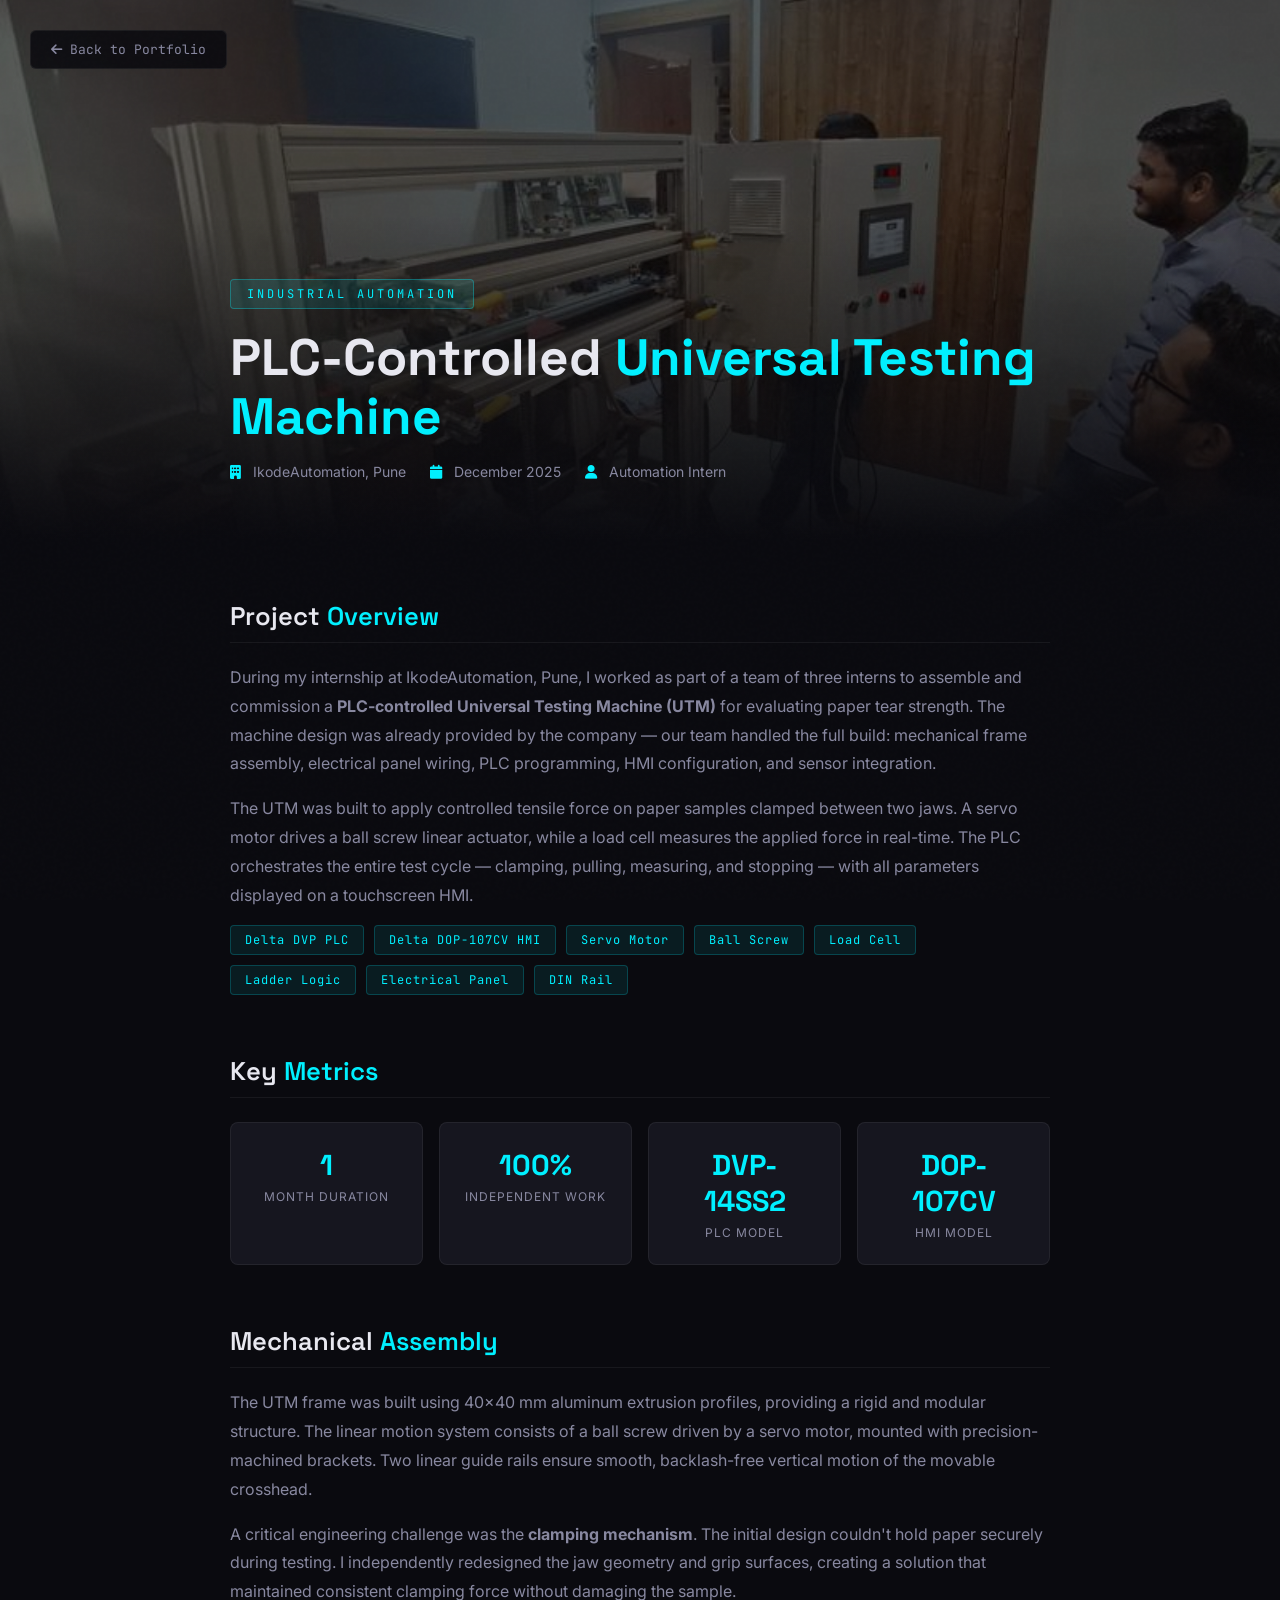
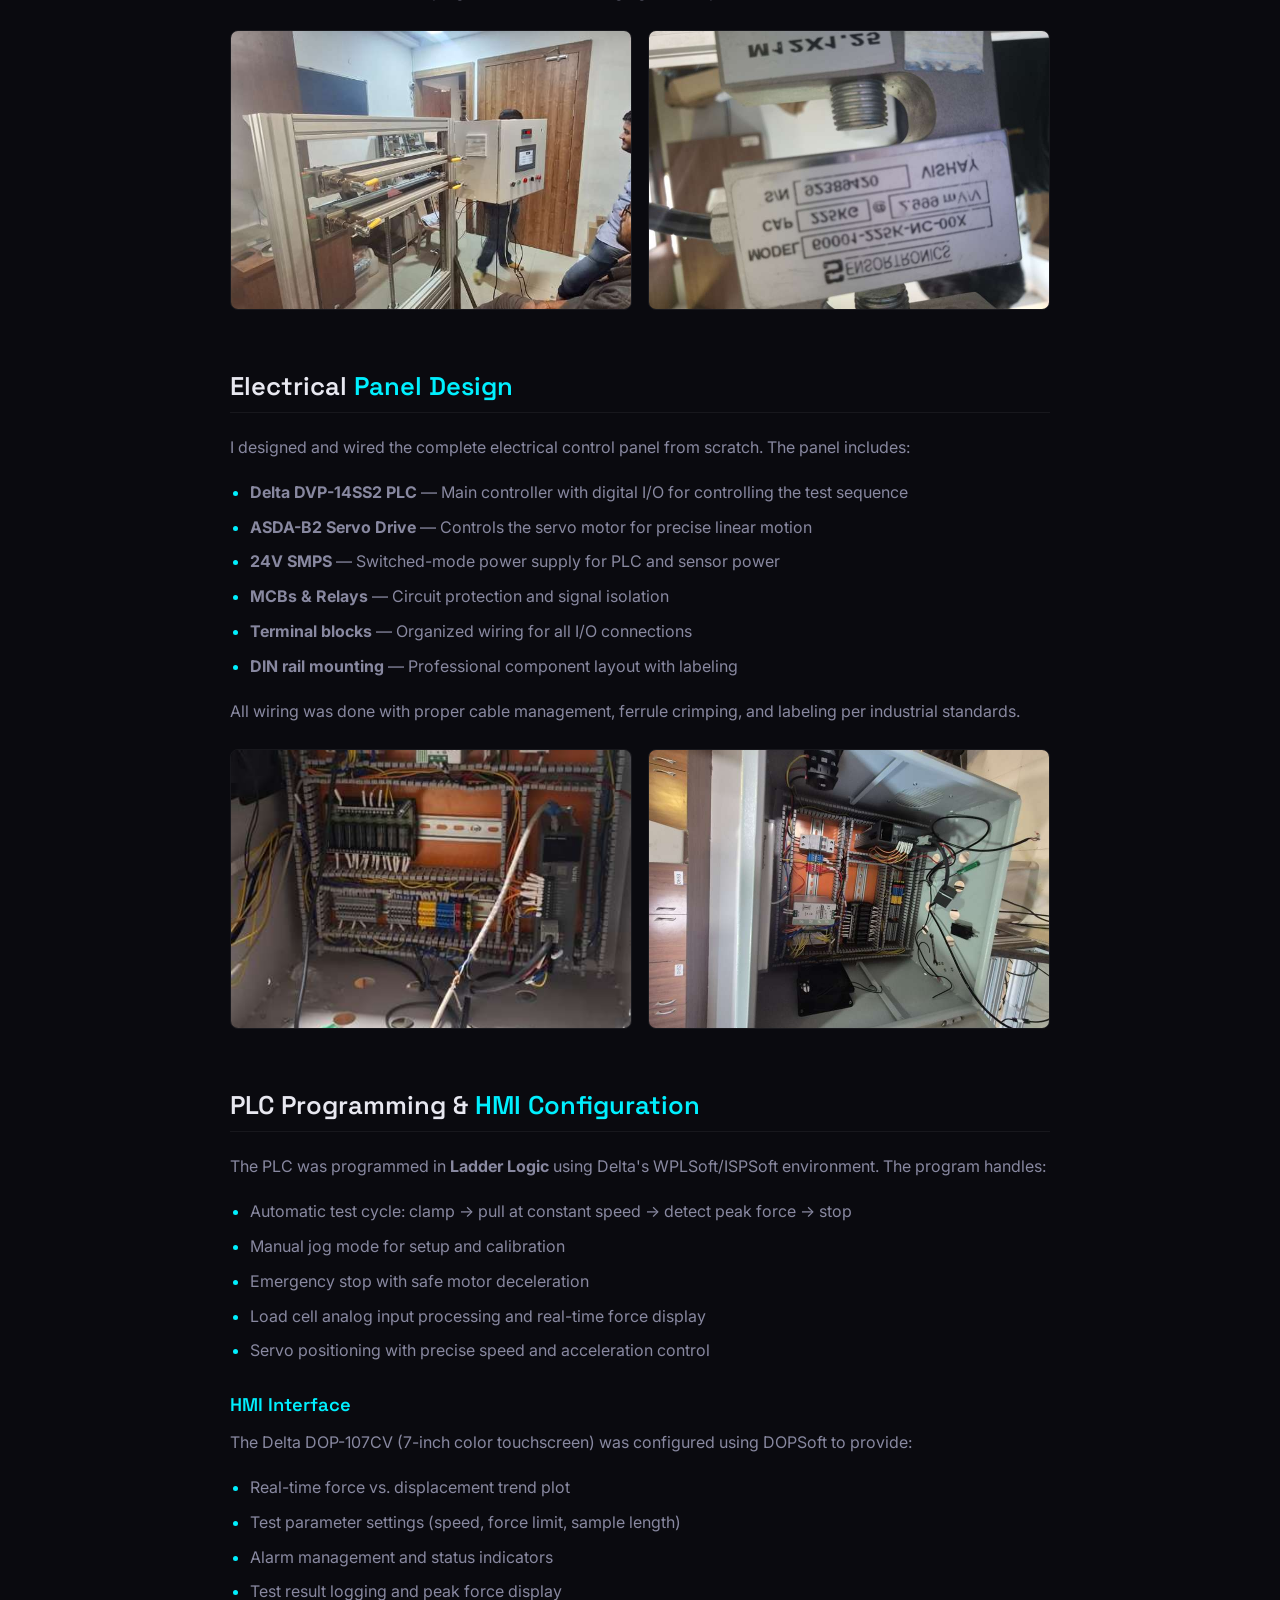
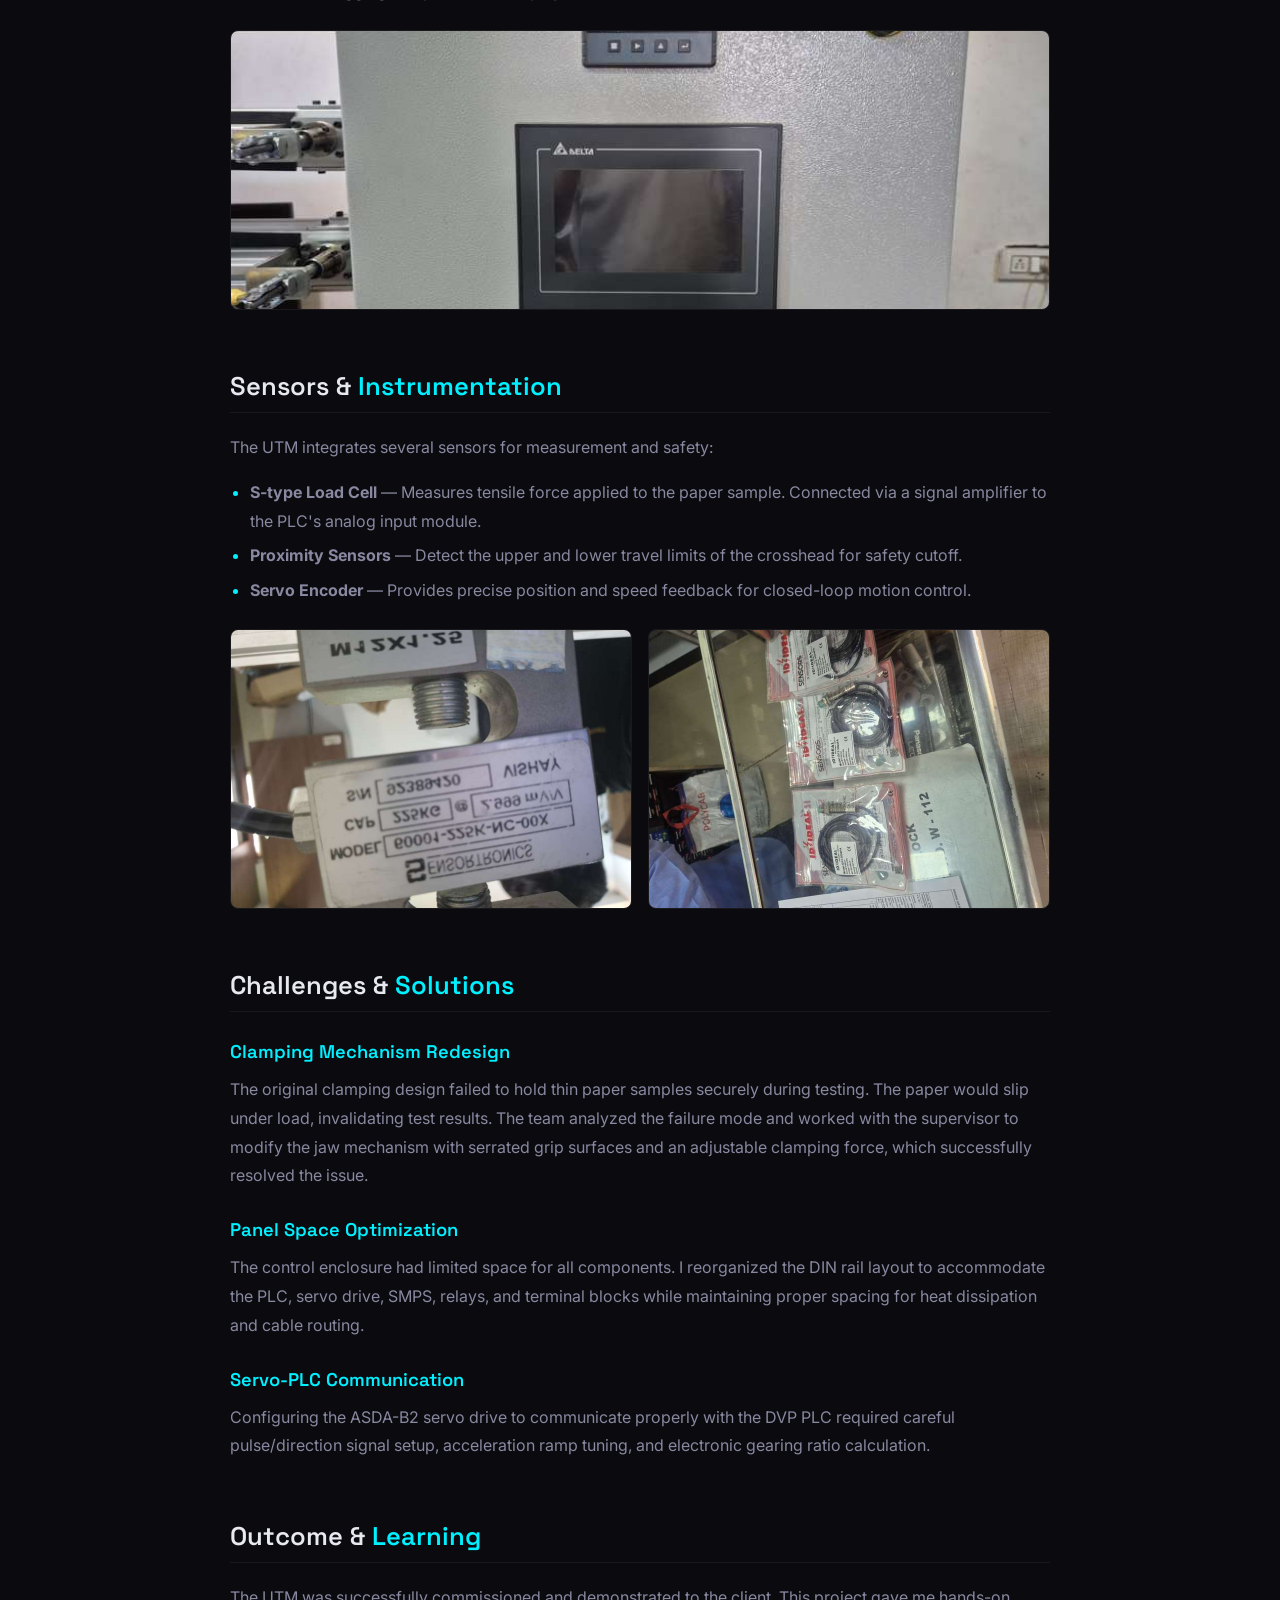
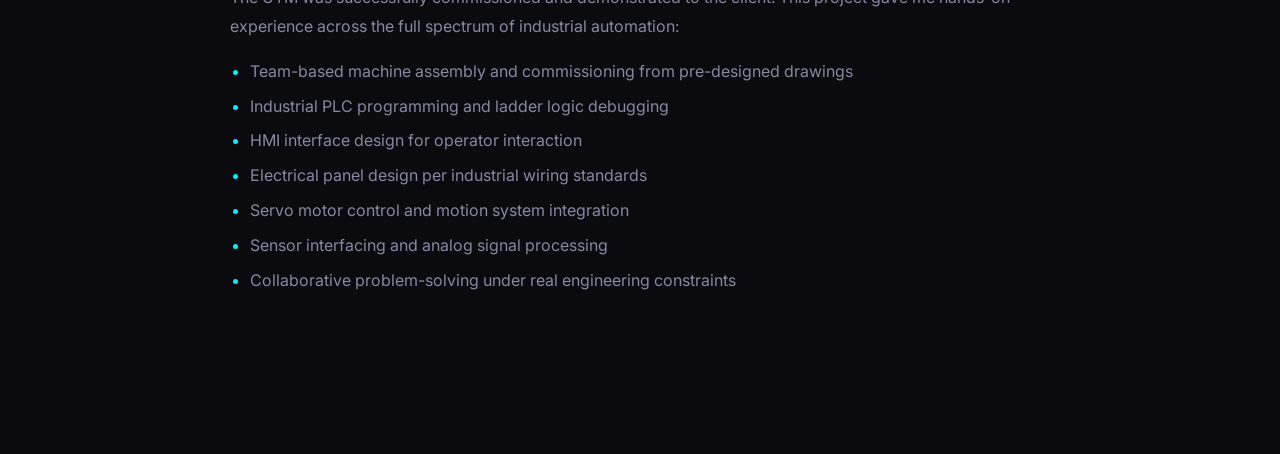
==== commit 61449e36: "Fix PLC UTM description to reflect team effort" ====
--- a/project-plc-utm.html
+++ b/project-plc-utm.html
@@ -38,10 +38,10 @@
         <div class="project-section">
             <h2>Project <span class="accent">Overview</span></h2>
             <p>
-                During my internship at IkodeAutomation, Pune, I independently designed, assembled, and commissioned 
-                a <strong>PLC-controlled Universal Testing Machine (UTM)</strong> for evaluating paper tear strength. 
-                The project involved the complete lifecycle — from mechanical frame assembly to electrical panel wiring, 
-                PLC programming, HMI configuration, and sensor integration.
+                During my internship at IkodeAutomation, Pune, I worked as part of a team of three interns to 
+                assemble and commission a <strong>PLC-controlled Universal Testing Machine (UTM)</strong> for evaluating paper tear strength. 
+                The machine design was already provided by the company — our team handled the full build: 
+                mechanical frame assembly, electrical panel wiring, PLC programming, HMI configuration, and sensor integration.
             </p>
             <p>
                 The UTM was built to apply controlled tensile force on paper samples clamped between two jaws. 
@@ -181,9 +181,9 @@
             <h3>Clamping Mechanism Redesign</h3>
             <p>
                 The original clamping design failed to hold thin paper samples securely during testing. 
-                The paper would slip under load, invalidating test results. I analyzed the failure mode 
-                and independently designed a new jaw mechanism with serrated grip surfaces and an adjustable 
-                clamping force mechanism, which successfully resolved the issue.
+                The paper would slip under load, invalidating test results. The team analyzed the failure mode 
+                and worked with the supervisor to modify the jaw mechanism with serrated grip surfaces and an adjustable 
+                clamping force, which successfully resolved the issue.
             </p>
             <h3>Panel Space Optimization</h3>
             <p>
@@ -206,13 +206,13 @@
                 hands-on experience across the full spectrum of industrial automation:
             </p>
             <ul>
-                <li>End-to-end machine design, assembly, and commissioning</li>
+                <li>Team-based machine assembly and commissioning from pre-designed drawings</li>
                 <li>Industrial PLC programming and ladder logic debugging</li>
                 <li>HMI interface design for operator interaction</li>
                 <li>Electrical panel design per industrial wiring standards</li>
                 <li>Servo motor control and motion system integration</li>
                 <li>Sensor interfacing and analog signal processing</li>
-                <li>Independent problem-solving under real engineering constraints</li>
+                <li>Collaborative problem-solving under real engineering constraints</li>
             </ul>
         </div>
 
